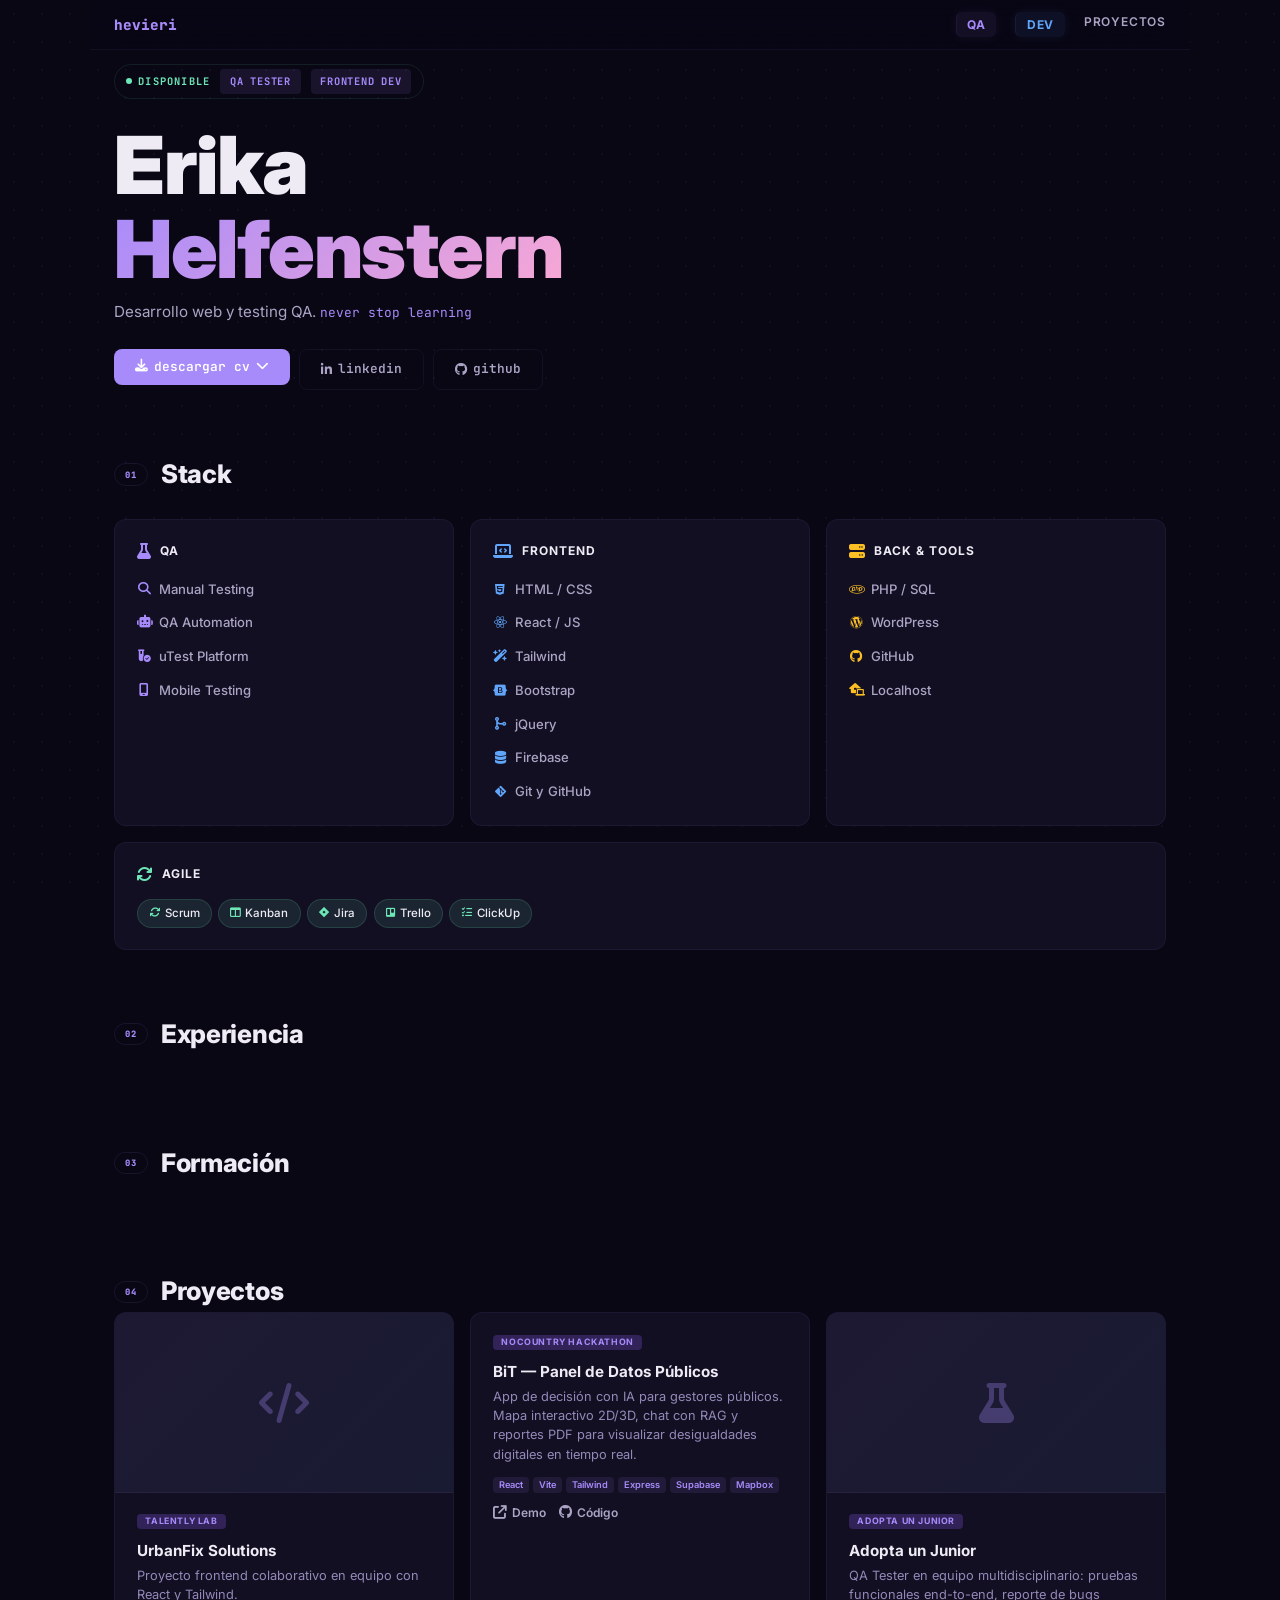
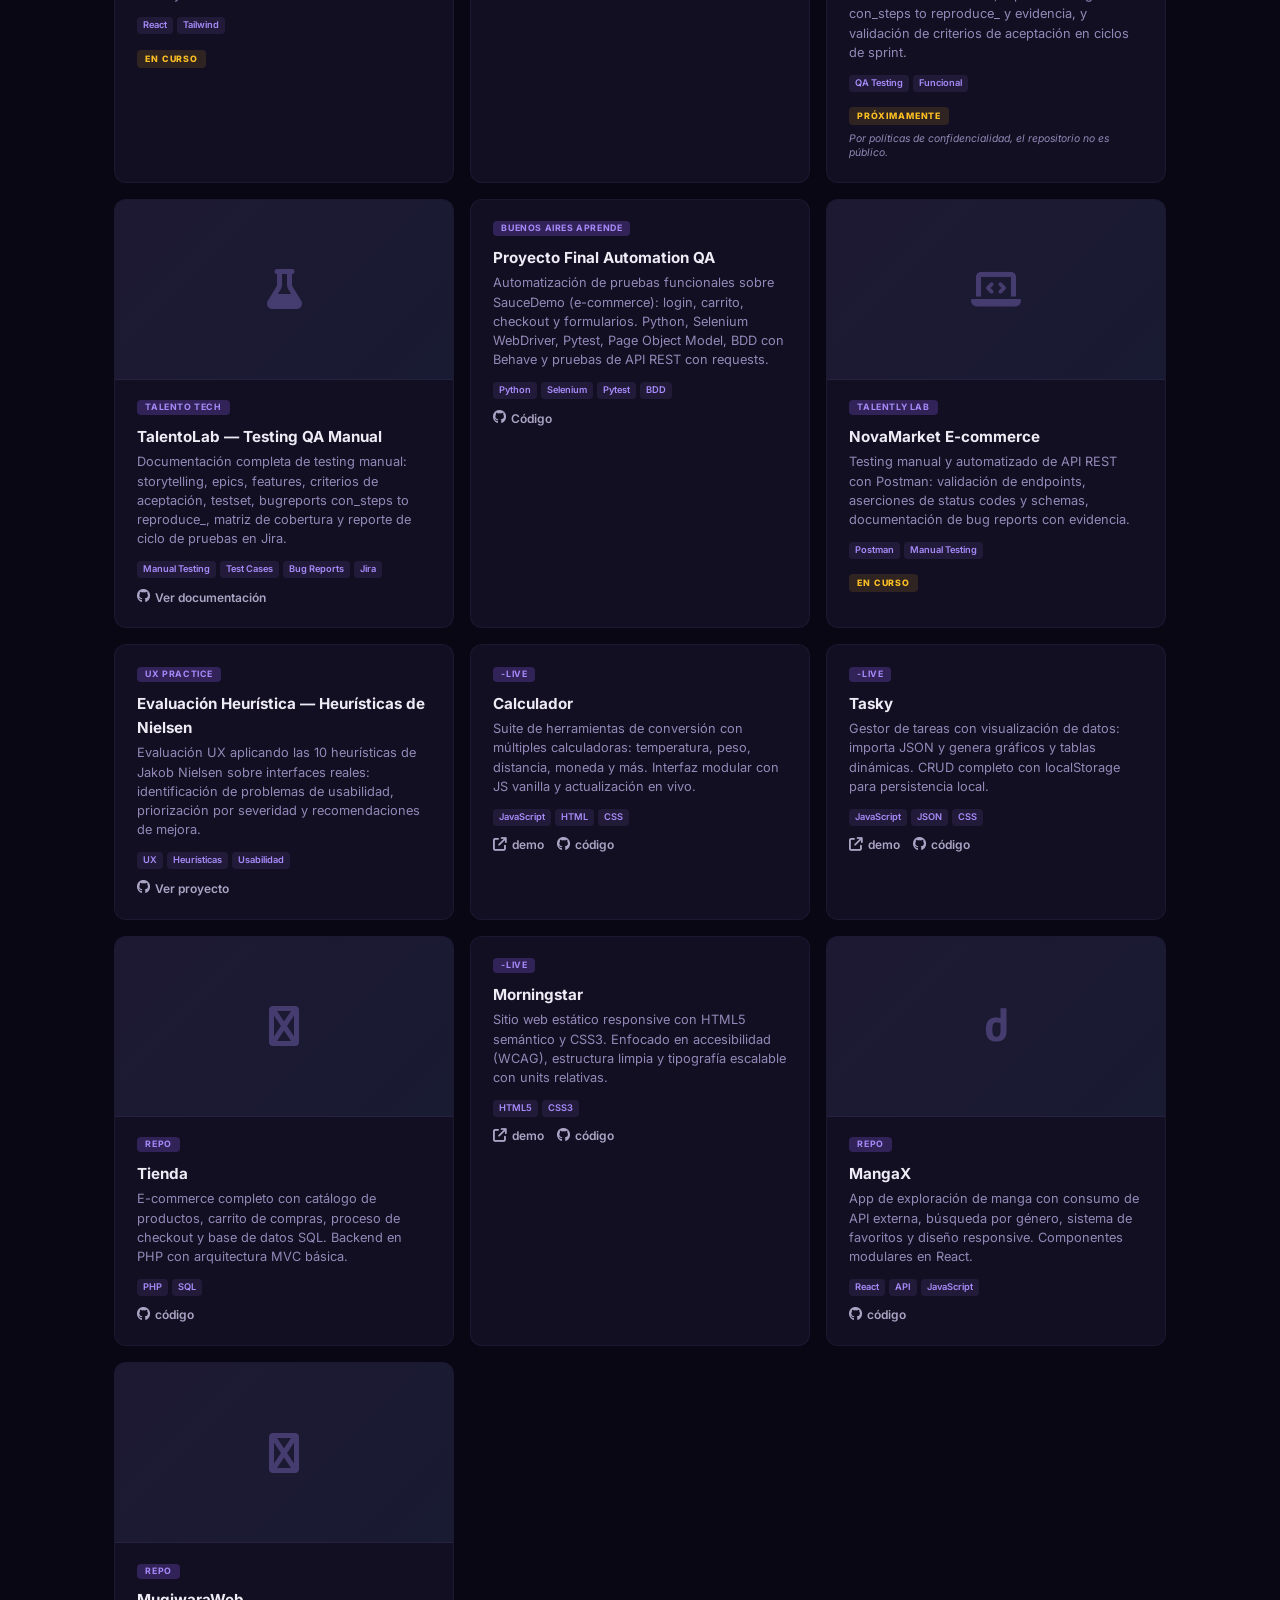
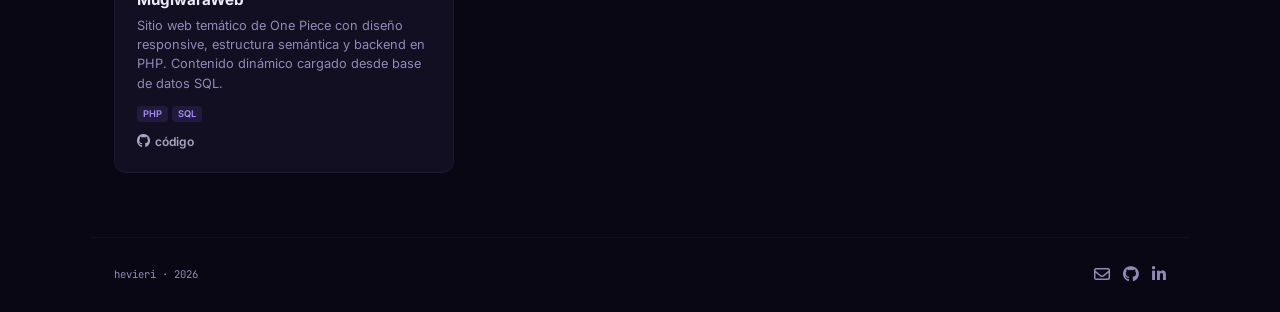
==== index.html @ 14fd1acf "Preview: resolucion 1200px sin crop fijo, mejor object-position" ====
<!doctype html>
<html lang="es">
<head>
  <meta charset="UTF-8" />
  <meta name="viewport" content="width=device-width, initial-scale=1.0" />
  <title>Erika Helfenstern · Dev & QA</title>
  <meta name="description" content="Portfolio de Erika Helfenstern — Desarrollo Web y Testing QA" />
  <link rel="preconnect" href="https://fonts.googleapis.com" />
  <link href="https://fonts.googleapis.com/css2?family=Inter:wght@400;500;600;700;800;900&family=JetBrains+Mono:wght@400;500;700&display=swap" rel="stylesheet" />
  <link rel="stylesheet" href="https://cdnjs.cloudflare.com/ajax/libs/font-awesome/6.5.1/css/all.min.css" />
  <link rel="stylesheet" href="style.css" />
</head>
<body>

  <a href="#main-content" class="skip-link">Saltar al contenido</a>

  <nav class="nav" aria-label="Navegación principal">
    <a href="index.html" class="nav__logo">hevieri</a>
    <button class="nav__hamburger" aria-expanded="false" aria-controls="nav-links" aria-label="Abrir menú de navegación">
      <span></span><span></span><span></span>
    </button>
    <div class="nav__links" id="nav-links" role="menubar">
      <a href="qa.html" class="nav__track nav__track--qa" role="menuitem">qa</a>
      <a href="dev.html" class="nav__track nav__track--dev" role="menuitem">dev</a>
      <a href="#projects" role="menuitem">proyectos</a>
    </div>
  </nav>

  <main id="main-content">
    <section class="hero">
      <div class="hero__badge">
        <span class="status-dot"></span> disponible
        <a href="qa.html" class="tag">QA Tester</a>
        <a href="dev.html" class="tag">Frontend Dev</a>
      </div>
      <h1 class="hero__name">
        Erika<br>
        <span class="gradient-text">Helfenstern</span>
      </h1>
      <p class="hero__desc">Desarrollo web y testing QA. <span class="mono">never stop learning</span></p>
      <div class="hero__actions">
        <div class="cv-group">
          <button class="btn" aria-haspopup="true" aria-expanded="false" aria-controls="cv-dropdown" onclick="toggleCVDropdown(event)">
            <i class="fa-solid fa-download" aria-hidden="true"></i> descargar cv
            <i class="fa-solid fa-chevron-down" id="cv-arrow" aria-hidden="true"></i>
          </button>
          <div class="cv-dropdown" id="cv-dropdown">
            <a href="cv-general-ats.pdf" download><i class="fa-solid fa-file-lines"></i> CV General (ATS)</a>
            <a href="cv-general.pdf" download><i class="fa-regular fa-file-lines"></i> CV General</a>
          </div>
        </div>
        <a href="https://www.linkedin.com/in/hevieri/" target="_blank" class="btn btn--ghost"><i class="fa-brands fa-linkedin-in"></i> linkedin</a>
        <a href="https://github.com/hevieri" target="_blank" class="btn btn--ghost"><i class="fa-brands fa-github"></i> github</a>
      </div>
    </section>

    <section class="section" id="stack" aria-label="Stack tecnológico">
      <div class="section__head">
        <span class="section__num">01</span>
        <h2>Stack</h2>
      </div>
      <div class="stack__grid">
        <div class="card">
          <a href="qa.html" class="card__head card__head--link"><i class="fa-solid fa-flask" style="color:var(--violet)"></i> <span>QA</span></a>
          <div class="stack__list" id="qa-render"></div>
        </div>
        <div class="card">
          <a href="dev.html" class="card__head card__head--link"><i class="fa-solid fa-laptop-code" style="color:var(--blue)"></i> <span>Frontend</span></a>
          <div class="stack__list" id="front-render"></div>
        </div>
        <div class="card">
          <div class="card__head"><i class="fa-solid fa-server" style="color:var(--amber)"></i> <span>Back & Tools</span></div>
          <div class="stack__list" id="back-render"></div>
        </div>
        <div class="card card--full">
          <div class="card__head"><i class="fa-solid fa-arrows-rotate" style="color:var(--green)"></i> <span>Agile</span></div>
          <div class="stack__tags" id="agile-render"></div>
        </div>
      </div>
    </section>

    <section class="section" id="exp" aria-label="Experiencia">
      <details>
        <summary class="section__head">
          <span class="section__num">02</span>
          <h2>Experiencia</h2>
        </summary>
        <div class="timeline">
          <div class="tl__item">
            <div class="tl__dot"></div>
            <div class="card tl__card">
              <div class="tl__top">
                <i class="fa-solid fa-chart-column"></i>
                <div><h3>BiT — Panel de Datos Públicos</h3><span class="tl__role">Full Stack Developer · Hackathon NoCountry Equipo 69</span></div>
              </div>
              <div class="tl__tags"><span>React</span><span>Vite</span><span>Tailwind</span><span>Express</span><span>Supabase</span><span>Mapbox</span><span>IA/RAG</span></div>
              <p>App de decisión con IA para gestores públicos. Mapa interactivo 2D/3D con score de riesgo territorial, chat con RAG y reportes PDF. Monorepo con Turborepo, backend Express, pipeline ETL en Python y Supabase.</p>
            </div>
          </div>
          <div class="tl__item">
            <div class="tl__dot"></div>
            <div class="card tl__card">
              <div class="tl__top">
                <a href="dev.html"><i class="fa-solid fa-laptop-code"></i></a>
                <div><h3>Talently Lab</h3><span class="tl__role">Frontend Developer · React</span></div>
              </div>
              <div class="tl__tags"><span>React</span><span>Tailwind</span><span>Trabajo en Equipo</span></div>
              <p>Desarrollo frontend con React y Tailwind en equipo, con reuniones de coordinación y revisiones de código.</p>
            </div>
          </div>
          <div class="tl__item">
            <div class="tl__dot"></div>
            <div class="card tl__card">
              <div class="tl__top">
                <a href="qa.html"><i class="fa-solid fa-flask"></i></a>
                <div><h3>Talently Lab</h3><span class="tl__role">QA Tester · Manual Testing</span></div>
              </div>
              <div class="tl__tags"><span>Testing Manual</span><span>Postman</span><span>Bug Reports</span></div>
              <p>Pruebas manuales funcionales, reportes de bugs y testing de APIs con Postman en equipo.</p>
            </div>
          </div>
          <div class="tl__item">
            <div class="tl__dot"></div>
            <div class="card tl__card">
              <div class="tl__top">
                <i class="fa-solid fa-users"></i>
                <div><h3>Adopta un Junior</h3><span class="tl__role">QA Tester · Equipo colaborativo</span></div>
              </div>
              <div class="tl__tags"><span>QA Testing</span><span>Pruebas Funcionales</span></div>
              <p>QA Tester en equipos multidisciplinarios con reuniones de coordinación y ciclos de feedback.</p>
            </div>
          </div>
          <div class="tl__item">
            <div class="tl__dot"></div>
            <div class="card tl__card">
              <div class="tl__top">
                <i class="fa-solid fa-bug"></i>
                <div><h3>uTest</h3><span class="tl__role">Web & Mobile Testing</span></div>
              </div>
              <div class="tl__tags"><span>Web Testing</span><span>Mobile Testing</span><span>Bug Reports</span></div>
              <p>Testing funcional en escenarios reales Web y Mobile, con reportes de bugs precisos.</p>
            </div>
          </div>
          <div class="tl__item">
            <div class="tl__dot"></div>
            <div class="card tl__card">
              <div class="tl__top">
                <i class="fa-solid fa-lightbulb"></i>
                <div><h3>Proyectos Autodidactas</h3><span class="tl__role">Frontend · Backend · APIs</span></div>
              </div>
              <div class="tl__tags"><span>Frontend</span><span>Backend</span><span>Testing</span></div>
              <p>Proyectos personales para aprender nuevas tecnologías y afinar habilidades.</p>
            </div>
          </div>
          <div class="tl__item">
            <div class="tl__dot"></div>
            <div class="card tl__card">
              <div class="tl__top">
                <a href="dev.html"><i class="fa-solid fa-laptop-code"></i></a>
                <div><h3>ElRincónDelFriki.net</h3><span class="tl__role">WordPress · Gestión integral</span></div>
              </div>
              <div class="tl__tags"><span>WordPress</span><span>SEO</span><span>Google Ads</span></div>
              <p>Gestión integral del sitio: contenido, SEO, monetización con Google Ads y mantenimiento diario.</p>
            </div>
          </div>
        </div>
      </details>
    </section>

    <section class="section" id="edu" aria-label="Formación">
      <details>
        <summary class="section__head">
          <span class="section__num">03</span>
          <h2>Formación</h2>
        </summary>
        <div class="edu__grid">
          <div>
            <h3 class="edu__head" style="color:var(--violet)"><i class="fa-solid fa-flask"></i> Testing / QA</h3>
            <div id="edu-qa-render"></div>
          </div>
          <div>
            <h3 class="edu__head" style="color:var(--blue)"><i class="fa-solid fa-laptop-code"></i> Desarrollo</h3>
            <div id="edu-front-render"></div>
          </div>
        </div>
      </details>
    </section>

    <section class="section" id="projects" aria-label="Proyectos">
      <details open>
        <summary class="section__head">
          <span class="section__num">04</span>
          <h2>Proyectos</h2>
        </summary>
        <div class="projects__grid">
        <div class="card project-card">
          <div class="project-card__placeholder"><i class="fa-solid fa-code"></i></div>
          <div class="project-card__body">
          <div class="project-card__top">
            <span class="project-card__badge">Talently Lab</span>
          </div>
          <h3>UrbanFix Solutions</h3>
          <p>Proyecto frontend colaborativo en equipo con React y Tailwind.</p>
          <div class="project-card__tech"><span>React</span><span>Tailwind</span></div>
          <span class="project-card__soon">en curso</span>
          </div>
        </div>
        <div class="card project-card">
          <div class="project-card__preview"><img src="https://image.thum.io/get/width/1200/https://s06-26-nc-equipo-69-b2g-frontend.vercel.app/" alt="Preview de BiT" referrerpolicy="no-referrer" onerror="this.parentElement.innerHTML='<div class=\'project-card__placeholder\'><i class=\'fa-solid fa-chart-column\'></i></div>'"/></div>
          <div class="project-card__body">
          <div class="project-card__top">
            <span class="project-card__badge">NoCountry Hackathon</span>
          </div>
          <h3>BiT — Panel de Datos Públicos</h3>
          <p>App de decisión con IA para gestores públicos. Mapa interactivo 2D/3D, chat con RAG y reportes PDF para visualizar desigualdades digitales en tiempo real.</p>
          <div class="project-card__tech"><span>React</span><span>Vite</span><span>Tailwind</span><span>Express</span><span>Supabase</span><span>Mapbox</span></div>
          <div class="project-card__links">
            <a href="https://s06-26-nc-equipo-69-b2g-frontend.vercel.app/" target="_blank" rel="noopener"><i class="fa-solid fa-arrow-up-right-from-square"></i> Demo</a>
            <a href="https://github.com/hevieri/s06-26-nc-equipo-69-b2g" target="_blank" rel="noopener"><i class="fa-brands fa-github"></i> Código</a>
          </div>
          </div>
        </div>
        <div class="card project-card">
          <div class="project-card__placeholder"><i class="fa-solid fa-flask"></i></div>
          <div class="project-card__body">
          <div class="project-card__top">
            <span class="project-card__badge">Adopta un Junior</span>
          </div>
          <h3>Adopta un Junior</h3>
          <p>QA Tester en equipo multidisciplinario: pruebas funcionales end-to-end, reporte de bugs con_steps to reproduce_ y evidencia, y validación de criterios de aceptación en ciclos de sprint.</p>
          <div class="project-card__tech"><span>QA Testing</span><span>Funcional</span></div>
          <span class="project-card__soon">próximamente</span>
          <div class="project-card__confid">Por políticas de confidencialidad, el repositorio no es público.</div>
          </div>
        </div>
        <div class="card project-card">
          <div class="project-card__placeholder"><i class="fa-solid fa-flask"></i></div>
          <div class="project-card__body">
          <div class="project-card__top">
            <span class="project-card__badge">Talento Tech</span>
          </div>
          <h3>TalentoLab — Testing QA Manual</h3>
          <p>Documentación completa de testing manual: storytelling, epics, features, criterios de aceptación, testset, bugreports con_steps to reproduce_, matriz de cobertura y reporte de ciclo de pruebas en Jira.</p>
          <div class="project-card__tech"><span>Manual Testing</span><span>Test Cases</span><span>Bug Reports</span><span>Jira</span></div>
          <div class="project-card__links">
            <a href="https://github.com/hevieri/TestingPortfolio/blob/main/Test%20Cases/Test%20Cases%20-%20TalentoLab.md" target="_blank" rel="noopener"><i class="fa-brands fa-github"></i> Ver documentación</a>
          </div>
          </div>
        </div>
        <div class="card project-card">
          <div class="project-card__preview"><img src="https://image.thum.io/get/width/1200/https://github.com/hevieri/proyecto-final-automation-testing-erika-helfenstern" alt="Preview de Automation QA" referrerpolicy="no-referrer" onerror="this.parentElement.innerHTML='<div class=\'project-card__placeholder\'><i class=\'fa-solid fa-flask\'></i></div>'"/></div>
          <div class="project-card__body">
          <div class="project-card__top">
            <span class="project-card__badge">Buenos Aires Aprende</span>
          </div>
          <h3>Proyecto Final Automation QA</h3>
          <p>Automatización de pruebas funcionales sobre SauceDemo (e-commerce): login, carrito, checkout y formularios. Python, Selenium WebDriver, Pytest, Page Object Model, BDD con Behave y pruebas de API REST con requests.</p>
          <div class="project-card__tech"><span>Python</span><span>Selenium</span><span>Pytest</span><span>BDD</span></div>
          <div class="project-card__links">
            <a href="https://github.com/hevieri/proyecto-final-automation-testing-erika-helfenstern" target="_blank" rel="noopener"><i class="fa-brands fa-github"></i> Código</a>
          </div>
          </div>
        </div>
        <div class="card project-card">
          <div class="project-card__placeholder"><i class="fa-solid fa-laptop-code"></i></div>
          <div class="project-card__body">
          <div class="project-card__top">
            <span class="project-card__badge">Talently Lab</span>
          </div>
          <h3>NovaMarket E-commerce</h3>
          <p>Testing manual y automatizado de API REST con Postman: validación de endpoints, aserciones de status codes y schemas, documentación de bug reports con evidencia.</p>
          <div class="project-card__tech"><span>Postman</span><span>Manual Testing</span></div>
          <span class="project-card__soon">en curso</span>
          </div>
        </div>
        <div class="card project-card">
          <div class="project-card__preview"><img src="https://image.thum.io/get/width/1200/https://github.com/hevieri/TestingPortfolio/tree/main/Usability%20Testing" alt="Preview de Evaluación Heurística" referrerpolicy="no-referrer" onerror="this.parentElement.innerHTML='<div class=\'project-card__placeholder\'><i class=\'fa-solid fa-wand-magic-sparkles\'></i></div>'"/></div>
          <div class="project-card__body">
          <div class="project-card__top">
            <span class="project-card__badge">UX Practice</span>
          </div>
          <h3>Evaluación Heurística — Heurísticas de Nielsen</h3>
          <p>Evaluación UX aplicando las 10 heurísticas de Jakob Nielsen sobre interfaces reales: identificación de problemas de usabilidad, priorización por severidad y recomendaciones de mejora.</p>
          <div class="project-card__tech"><span>UX</span><span>Heurísticas</span><span>Usabilidad</span></div>
          <div class="project-card__links">
            <a href="https://github.com/hevieri/TestingPortfolio/tree/main/Usability%20Testing" target="_blank" rel="noopener"><i class="fa-brands fa-github"></i> Ver proyecto</a>
          </div>
          </div>
        </div>
        <div class="card project-card" data-content="2"></div>
        <div class="card project-card" data-content="3"></div>
        <div class="card project-card" data-content="4"></div>
        <div class="card project-card" data-content="5"></div>
        <div class="card project-card" data-content="6"></div>
        <div class="card project-card" data-content="7"></div>
      </div>
      </details>
    </section>
  </main>

  <footer class="footer" role="contentinfo">
    <span class="mono">hevieri · 2026</span>
    <div class="footer__links">
      <a href="mailto:hevieri.dev@gmail.com" aria-label="Enviar email"><i class="fa-regular fa-envelope" aria-hidden="true"></i></a>
      <a href="https://github.com/hevieri" target="_blank" rel="noopener" aria-label="GitHub"><i class="fa-brands fa-github" aria-hidden="true"></i></a>
      <a href="https://www.linkedin.com/in/hevieri/" target="_blank" rel="noopener" aria-label="LinkedIn"><i class="fa-brands fa-linkedin-in" aria-hidden="true"></i></a>
    </div>
  </footer>

  <script src="script.js"></script>
</body>
</html>
---- style.css ----
:root {
  --bg: #090714;
  --card: #120f22;
  --card-hover: #1a1630;
  --border: rgba(167, 139, 250, 0.07);
  --border-hover: rgba(167, 139, 250, 0.18);
  --text: #eeebf5;
  --text-second: #aba4c5;
  --muted: #9389b8;
  --violet: #a78bfa;
  --violet-soft: rgba(167, 139, 250, 0.1);
  --green: #6ee7b7;
  --green-soft: rgba(110, 231, 183, 0.1);
  --blue: #60a5fa;
  --blue-soft: rgba(96, 165, 250, 0.1);
  --amber: #fbbf24;
  --pink: #f9a8d4;
}

* { margin:0; padding:0; box-sizing:border-box }

html { scroll-behavior:smooth }

body {
  background: var(--bg);
  color: var(--text);
  font-family: "Inter", system-ui, sans-serif;
  line-height: 1.6;
  overflow-x: hidden;
}

::selection { background:var(--violet-soft) }
::-webkit-scrollbar { width:4px }
::-webkit-scrollbar-thumb { background:var(--violet); border-radius:2px }

.mono { font-family:"JetBrains Mono","Fira Code",monospace; font-size:.85em }

/* ── grid background ── */
body::before {
  content:"";
  position:fixed;
  inset:0;
  background-image:radial-gradient(rgba(167,139,250,.06) 1px,transparent 0);
  background-size:28px 28px;
  pointer-events:none;
  z-index:-1
}

/* ── NAV ── */
.nav {
  position:fixed;
  top:0; left:0; right:0;
  z-index:100;
  display:flex;
  align-items:center;
  justify-content:space-between;
  padding:0 1.5rem;
  height:50px;
  max-width:1100px;
  margin:0 auto;
  background:rgba(9,7,20,.85);
  backdrop-filter:blur(12px);
  border-bottom:1px solid var(--border);
  left:50%;
  transform:translateX(-50%);
  width:100%;
}

.nav__logo { font-weight:800; font-size:.9rem; color:var(--violet); font-family:"JetBrains Mono",monospace; text-decoration:none; cursor:pointer }

.nav__links { display:flex; gap:1.2rem }

.nav__links a {
  color:var(--text-second);
  text-decoration:none;
  font-size:.75rem;
  font-weight:600;
  text-transform:uppercase;
  letter-spacing:.8px;
  transition:color .2s
}

.nav__links a:hover { color:var(--violet) }

.nav__track {
  position:relative;
  padding:.2rem .65rem !important;
  border-radius:6px;
  font-weight:700 !important;
  transition:all .25s !important
}

.nav__track::before {
  content:"";
  position:absolute;
  inset:0;
  border-radius:6px;
  opacity:0;
  transition:opacity .25s
}

.nav__track--qa {
  color:var(--violet) !important;
  background:rgba(167,139,250,.08);
  box-shadow:0 0 12px rgba(167,139,250,.08)
}

.nav__track--qa:hover {
  background:rgba(167,139,250,.18);
  box-shadow:0 0 20px rgba(167,139,250,.2);
  transform:translateY(-1px)
}

.nav__track--dev {
  color:var(--blue) !important;
  background:rgba(96,165,250,.08);
  box-shadow:0 0 12px rgba(96,165,250,.08)
}

.nav__track--dev:hover {
  background:rgba(96,165,250,.18);
  box-shadow:0 0 20px rgba(96,165,250,.2);
  transform:translateY(-1px)
}

/* ── MAIN ── */
main { max-width:1100px; margin:0 auto; padding:0 1.5rem }

/* ── SECTION ── */
.section {
  margin-bottom:4rem;
  scroll-margin-top:60px
}

.section__head {
  display:flex;
  align-items:center;
  gap:.8rem;
  margin-bottom:1.5rem
}

.section__num {
  font-size:.55rem;
  font-weight:800;
  color:var(--violet);
  letter-spacing:1.5px;
  padding:.2rem .6rem;
  border:1px solid var(--violet-soft);
  border-radius:20px;
  font-family:"JetBrains Mono",monospace
}

.section__head h2 {
  font-size:clamp(1.2rem,2.5vw,1.6rem);
  font-weight:800;
  letter-spacing:-.3px
}

/* ── COLLAPSIBLE SECTIONS ── */
details > summary {
  list-style:none;
  cursor:pointer;
  transition:color .15s
}
details > summary:hover { color:var(--violet) }
details > summary::-webkit-details-marker { display:none }
details > summary::marker { display:none; content:'' }
details[open] > summary { margin-bottom:0 }
details:not([open]) .tl__item:nth-last-child(n+3) { display:none }

/* ── TRACK BUTTONS ── */
.hero__tracks {
  display:flex;
  gap:.6rem;
  margin-top:1.2rem;
  padding-top:1rem;
  border-top:1px solid var(--border)
}

.track-btn {
  display:inline-flex;
  align-items:center;
  gap:6px;
  padding:.5rem 1rem;
  border:1px solid var(--violet-soft);
  border-radius:8px;
  font-size:.72rem;
  font-weight:700;
  text-transform:uppercase;
  letter-spacing:.6px;
  color:var(--violet);
  text-decoration:none;
  transition:all .25s;
  font-family:"JetBrains Mono",monospace
}

.track-btn:hover { background:var(--violet-soft) }

.track-btn--dev {
  border-color:var(--blue-soft);
  color:var(--blue)
}

.track-btn--dev:hover { background:var(--blue-soft) }
.track-btn + .stack__list { margin-top:.8rem }

.nav__track {
  color:var(--violet) !important;
  border-left:1px solid var(--border);
  padding-left:.8rem
}

.nav__track--dev { color:var(--blue) !important }

/* ── SEPARATE TRACK PAGES ── */
.track-page {
  margin-top:3.5rem;
  margin-bottom:2.5rem
}

.track-page .hero {
  margin-top:2rem;
  margin-bottom:2.5rem
}

.track-page__head {
  display:flex;
  align-items:center;
  gap:.6rem;
  font-size:.9rem;
  font-weight:700;
  text-transform:uppercase;
  letter-spacing:1px;
  margin-bottom:2rem;
  font-family:"JetBrains Mono",monospace
}

.track-page__head i { font-size:1rem }

.track-page .stack__grid { margin-bottom:2.5rem }

.track-page .timeline { margin-bottom:2.5rem }

.track__edu { display:grid; gap:.5rem }
.track__edu .edu__item { margin-bottom:0 }

/* ── CARD ── */
.card {
  background:var(--card);
  border:1px solid var(--border);
  border-radius:12px;
  padding:1.3rem 1.4rem;
  transition:all .25s
}

.card:hover {
  border-color:var(--border-hover);
  background:var(--card-hover)
}

.card__head {
  display:flex;
  align-items:center;
  gap:8px;
  font-size:.75rem;
  font-weight:700;
  text-transform:uppercase;
  letter-spacing:1px;
  margin-bottom:1rem
}

.card__head i { font-size:1rem }

.card__head--link {
  text-decoration:none;
  color:inherit;
  cursor:pointer;
  transition:color .15s
}
.card__head--link:hover { color:var(--violet) }

.card--full { grid-column:1/-1 }

/* ── HERO ── */
.hero {
  margin-top:4rem;
  margin-bottom:4rem;
  max-width:700px
}

.hero__badge {
  display:inline-flex;
  align-items:center;
  gap:6px;
  font-size:.65rem;
  font-weight:700;
  text-transform:uppercase;
  letter-spacing:1.2px;
  color:var(--green);
  padding:.25rem .7rem;
  border:1px solid var(--green-soft);
  border-radius:30px;
  margin-bottom:1.5rem;
  font-family:"JetBrains Mono",monospace
}
.hero__badge .tag { margin-left:4px; text-decoration:none; transition:background .15s, color .15s }
.hero__badge .tag:hover { background:var(--violet); color:#fff }

.status-dot {
  width:6px;
  height:6px;
  border-radius:50%;
  background:var(--green);
  animation:pulse 2s ease-in-out infinite
}

@keyframes pulse {
  0%,100% { opacity:1 }
  50% { opacity:.3 }
}

.hero__name {
  font-size:clamp(2.8rem,8vw,5rem);
  font-weight:900;
  line-height:1.05;
  letter-spacing:-1.5px;
  margin-bottom:.6rem
}

.gradient-text {
  background:linear-gradient(135deg,var(--violet),var(--pink));
  -webkit-background-clip:text;
  -webkit-text-fill-color:transparent;
  background-clip:text
}

.hero__tags {
  display:flex;
  gap:.5rem;
  margin-bottom:.8rem
}

.tag {
  font-size:.65rem;
  font-weight:700;
  text-transform:uppercase;
  letter-spacing:.8px;
  padding:.25rem .6rem;
  border-radius:4px;
  background:var(--violet-soft);
  color:var(--violet);
  font-family:"JetBrains Mono",monospace
}

.hero__desc {
  color:var(--text-second);
  font-size:.95rem;
  margin-bottom:1.5rem
}

.hero__desc .mono { color:var(--violet) }

.hero__actions {
  display:flex;
  flex-wrap:wrap;
  gap:.6rem
}

/* ── BUTTON ── */
.btn {
  display:inline-flex;
  align-items:center;
  gap:6px;
  padding:.6rem 1.3rem;
  border:none;
  border-radius:8px;
  font-weight:600;
  font-size:.8rem;
  font-family:"JetBrains Mono",monospace;
  text-decoration:none;
  background:var(--violet);
  color:#fff;
  transition:all .2s
}

.btn:hover { transform:translateY(-2px); box-shadow:0 6px 20px rgba(167,139,250,.3) }

.btn--ghost {
  background:transparent;
  color:var(--text-second);
  border:1px solid var(--border)
}

.btn--ghost:hover {
  border-color:var(--violet);
  color:var(--violet);
  box-shadow:none
}

.cv-group { position:relative; display:inline-block }

.cv-dropdown {
  position:absolute;
  top:calc(100% + 4px);
  left:0;
  min-width:210px;
  background:var(--card);
  border:1px solid var(--border);
  border-radius:8px;
  padding:4px;
  opacity:0;
  visibility:hidden;
  transform:translateY(-3px);
  transition:all .15s;
  z-index:200
}

.cv-dropdown.open { opacity:1; visibility:visible; transform:translateY(0) }

.cv-dropdown a {
  display:flex;
  align-items:center;
  gap:8px;
  padding:8px 10px;
  color:var(--text);
  text-decoration:none;
  border-radius:6px;
  font-size:.78rem;
  transition:background .15s
}

.cv-dropdown a:hover { background:var(--violet-soft) }

.cv-dropdown a i { width:16px; text-align:center; color:var(--violet); font-size:.75rem }

/* ── STACK ── */
.stack__grid {
  display:grid;
  grid-template-columns:repeat(3,1fr);
  gap:1rem
}

.stack__list { display:grid; gap:.5rem }

.stack-item {
  display:flex;
  align-items:center;
  gap:8px;
  color:var(--text-second);
  font-size:.82rem;
  font-weight:500;
  padding:.15rem 0;
  transition:color .15s
}

.stack-item:hover { color:var(--text) }

.stack-item i { width:14px; text-align:center; font-size:.8rem }

.stack__grid .card:nth-child(1) .stack-item i { color:var(--violet) }
.stack__grid .card:nth-child(2) .stack-item i { color:var(--blue) }
.stack__grid .card:nth-child(3) .stack-item i { color:var(--amber) }

.stack__tags { display:flex; flex-wrap:wrap; gap:.4rem }

.pill {
  display:inline-flex;
  align-items:center;
  gap:5px;
  background:var(--green-soft);
  border:1px solid rgba(110,231,183,.15);
  color:var(--text);
  padding:.25rem .7rem;
  border-radius:20px;
  font-size:.72rem;
  font-weight:500;
  transition:all .15s
}

.pill:hover {
  background:rgba(110,231,183,.2);
  border-color:rgba(110,231,183,.3);
  transform:translateY(-1px)
}

.pill i { color:var(--green); font-size:.65rem }

/* ── TIMELINE ── */
.timeline {
  position:relative;
  display:grid;
  gap:1.2rem
}

.timeline::before {
  content:"";
  position:absolute;
  left:13px;
  top:0;
  bottom:0;
  width:2px;
  background:linear-gradient(to bottom,var(--violet),var(--blue),transparent)
}

.tl__item { position:relative; padding-left:3.2rem }

.tl__dot {
  position:absolute;
  left:5px;
  top:22px;
  width:18px;
  height:18px;
  background:var(--bg);
  border:3px solid var(--violet);
  border-radius:50%;
  transition:all .3s
}

.tl__item:hover .tl__dot { background:var(--violet); box-shadow:0 0 16px var(--violet-soft) }

.tl__card { padding:1.2rem 1.3rem; transition:all .25s }
.tl__card:hover { transform:translateX(4px) }

.tl__top { display:flex; align-items:center; gap:10px; margin-bottom:.5rem }

.tl__top i {
  font-size:1rem;
  color:var(--violet);
  width:28px;height:28px;
  display:flex;align-items:center;justify-content:center;
  background:var(--violet-soft);
  border-radius:6px;
  flex-shrink:0;
  transition:background .15s
}
.tl__top a {
  text-decoration:none;
  display:flex;align-items:center;justify-content:center;
  width:28px;height:28px;
  background:var(--violet-soft);
  border-radius:6px;
  flex-shrink:0;
  transition:background .15s
}
.tl__top a i { font-size:1rem; color:var(--violet); width:auto;height:auto; background:none }
.tl__top a:hover { background:var(--violet) }
.tl__top a:hover i { color:#fff }

.tl__top h3 { font-size:.95rem; font-weight:700 }
.tl__role { font-size:.68rem; color:var(--muted); display:block; margin-top:1px }

.tl__tags { display:flex; flex-wrap:wrap; gap:3px; margin-bottom:.5rem }

.tl__tags span {
  background:var(--violet-soft);
  color:var(--violet);
  padding:1px 7px;
  border-radius:5px;
  font-size:.62rem;
  font-weight:600
}

.tl__card p { color:var(--text-second); font-size:.82rem; line-height:1.6 }

/* ── EDUCATION ── */
.edu__grid { display:grid; grid-template-columns:1fr 1fr; gap:1.5rem }

.edu__head {
  font-size:.75rem;
  font-weight:800;
  text-transform:uppercase;
  letter-spacing:1px;
  padding-bottom:.6rem;
  border-bottom:2px solid var(--violet-soft);
  display:flex;
  align-items:center;
  gap:8px;
  margin-bottom:1rem
}

.edu__item {
  padding:.8rem .9rem;
  margin-bottom:.6rem;
  border-radius:8px;
  background:var(--card);
  border:1px solid var(--border);
  border-left:3px solid var(--violet);
  transition:all .2s
}

.edu__item:hover { border-color:var(--border-hover); background:var(--card-hover) }

.edu__item:nth-child(even) { border-left-color:var(--blue) }

.edu__tag {
  display:inline-block;
  font-size:.48rem;
  font-weight:800;
  text-transform:uppercase;
  padding:1px 5px;
  border-radius:3px;
  margin-bottom:3px;
  background:var(--violet-soft);
  color:var(--violet)
}

.edu__item:nth-child(even) .edu__tag { background:var(--blue-soft); color:var(--blue) }

.edu__name { font-size:.82rem; font-weight:700; margin-bottom:1px }
.edu__desc { color:var(--muted); font-size:.72rem }

/* ── PROJECTS ── */
.projects__grid { display:grid; grid-template-columns:repeat(auto-fill, minmax(300px,1fr)); gap:1rem }

.project-card { position:relative; overflow:hidden; padding:0 }
.project-card::after {
  content:"";
  position:absolute;
  top:0;left:0;right:0;
  height:2px;
  background:linear-gradient(90deg,var(--violet),var(--pink));
  opacity:0;
  transition:opacity .3s;
  z-index:1
}
.project-card:hover::after { opacity:1 }

.project-card__preview {
  width:100%;
  height:0;
  overflow:hidden;
  background:var(--card);
  border-bottom:1px solid transparent;
  transition:height .3s ease, border-color .3s
}
.project-card:hover .project-card__preview {
  height:180px;
  border-bottom-color:var(--border)
}
.project-card:hover .project-card__placeholder { display:none }
.project-card__preview img {
  width:100%;
  height:180px;
  object-fit:cover;
  object-position:top center;
  transition:transform .4s ease
}
.project-card:hover .project-card__preview img { transform:scale(1.03) }

.project-card__placeholder {
  width:100%;
  height:180px;
  display:flex;
  align-items:center;
  justify-content:center;
  background:linear-gradient(135deg,rgba(167,139,250,.08),rgba(96,165,250,.08));
  border-bottom:1px solid var(--border)
}
.project-card__placeholder i {
  font-size:2.5rem;
  color:var(--violet);
  opacity:.3
}

.project-card__body { padding:1.3rem 1.4rem }

.project-card__icon { font-size:1.3rem; color:var(--violet); margin-bottom:.6rem }
.project-card__top { display:flex; align-items:center; gap:.5rem; margin-bottom:.6rem }
.project-card__top .project-card__icon { margin-bottom:0 }
.project-card__badge {
  font-size:.55rem;
  font-weight:700;
  text-transform:uppercase;
  letter-spacing:.6px;
  padding:3px 8px;
  border-radius:4px;
  background:rgba(139,92,246,.25);
  color:var(--violet);
  line-height:1
}
.project-card h3 { font-size:.95rem; font-weight:700; margin-bottom:.2rem }
.project-card p { color:var(--muted); font-size:.8rem; margin-bottom:.8rem; line-height:1.5 }

.project-card__links { display:flex; gap:.8rem }

.project-card__tech {
  display:flex;
  flex-wrap:wrap;
  gap:4px;
  margin-bottom:.6rem
}

.project-card__tech span {
  font-size:.58rem;
  font-weight:600;
  padding:1px 6px;
  border-radius:4px;
  background:var(--violet-soft);
  color:var(--violet)
}

.project-card__links a {
  display:inline-flex;
  align-items:center;
  gap:5px;
  color:var(--text-second);
  text-decoration:none;
  font-size:.75rem;
  font-weight:600;
  transition:color .15s
}

.project-card__links a:hover { color:var(--violet) }
.project-card__links a i { font-size:.85rem }

.project-card__soon {
  display:inline-block;
  font-size:.55rem;
  font-weight:800;
  text-transform:uppercase;
  letter-spacing:.8px;
  padding:2px 8px;
  border-radius:4px;
  background:rgba(251,191,36,.12);
  color:var(--amber);
  margin-bottom:.4rem
}

.project-card__confid {
  font-size:.65rem;
  color:var(--muted);
  font-style:italic;
  line-height:1.4
}

/* ── FOOTER ── */
.footer {
  max-width:1100px;
  margin:0 auto;
  padding:1.5rem;
  display:flex;
  align-items:center;
  justify-content:space-between;
  border-top:1px solid var(--border);
  color:var(--muted);
  font-size:.78rem
}

.footer__links { display:flex; gap:.8rem }

.footer__links a { color:var(--muted); font-size:1rem; transition:color .15s }
.footer__links a:hover { color:var(--violet) }

/* ── SKIP LINK ── */
.skip-link {
  position:absolute;
  top:-100%;
  left:1rem;
  background:var(--violet);
  color:#fff;
  padding:.5rem 1rem;
  border-radius:6px;
  font-size:.8rem;
  font-weight:700;
  z-index:999;
  text-decoration:none;
  transition:top .2s
}
.skip-link:focus { top:.5rem }

/* ── FOCUS STYLES ── */
:focus-visible {
  outline:2px solid var(--violet);
  outline-offset:2px;
}

a:focus-visible,
button:focus-visible {
  outline:2px solid var(--violet);
  outline-offset:2px;
}

/* ── HAMBURGER ── */
.nav__hamburger {
  display:none;
  background:none;
  border:none;
  cursor:pointer;
  padding:.4rem;
  z-index:110
}
.nav__hamburger span {
  display:block;
  width:20px;
  height:2px;
  background:var(--text-second);
  margin:4px 0;
  transition:all .25s;
  border-radius:1px
}
.nav__hamburger[aria-expanded="true"] span:nth-child(1) { transform:rotate(45deg) translate(4px,4px) }
.nav__hamburger[aria-expanded="true"] span:nth-child(2) { opacity:0 }
.nav__hamburger[aria-expanded="true"] span:nth-child(3) { transform:rotate(-45deg) translate(4px,-4px) }

.nav__links--open {
  display:flex !important;
  position:fixed;
  top:50px;
  left:0;right:0;
  background:rgba(9,7,20,.97);
  backdrop-filter:blur(12px);
  flex-direction:column;
  padding:1rem 1.5rem;
  gap:.8rem;
  border-bottom:1px solid var(--border);
  z-index:99
}

/* ── REDUCED MOTION ── */
@media(prefers-reduced-motion:reduce) {
  *,*::before,*::after {
    animation-duration:0.01ms !important;
    animation-iteration-count:1 !important;
    transition-duration:0.01ms !important;
    scroll-behavior:auto !important;
  }
  .status-dot { animation:none !important }
  .tl__item:hover .tl__dot,
  .pill:hover,
  .btn:hover,
  .card:hover { transform:none !important }
}

/* ── RESPONSIVE ── */
@media(max-width:800px) {
  .stack__grid { grid-template-columns:1fr }
  .edu__grid { grid-template-columns:1fr }
  .footer { flex-direction:column; text-align:center; gap:.5rem }
}

@media(max-width:600px) {
  .nav__hamburger { display:block }
  .nav__links { display:none }
  .nav__links:only-child { display:flex; gap:.8rem; font-size:.78rem }
  .hero__actions { flex-direction:column }
  .hero__actions .btn { width:100%; justify-content:center }
  .tl__card { padding:1rem }
  .section { margin-bottom:3rem }
  .track-page .hero__actions { flex-direction:row }
  .track-page .hero__actions .btn { width:auto }
  .hero__badge { flex-wrap:wrap; justify-content:center }
}
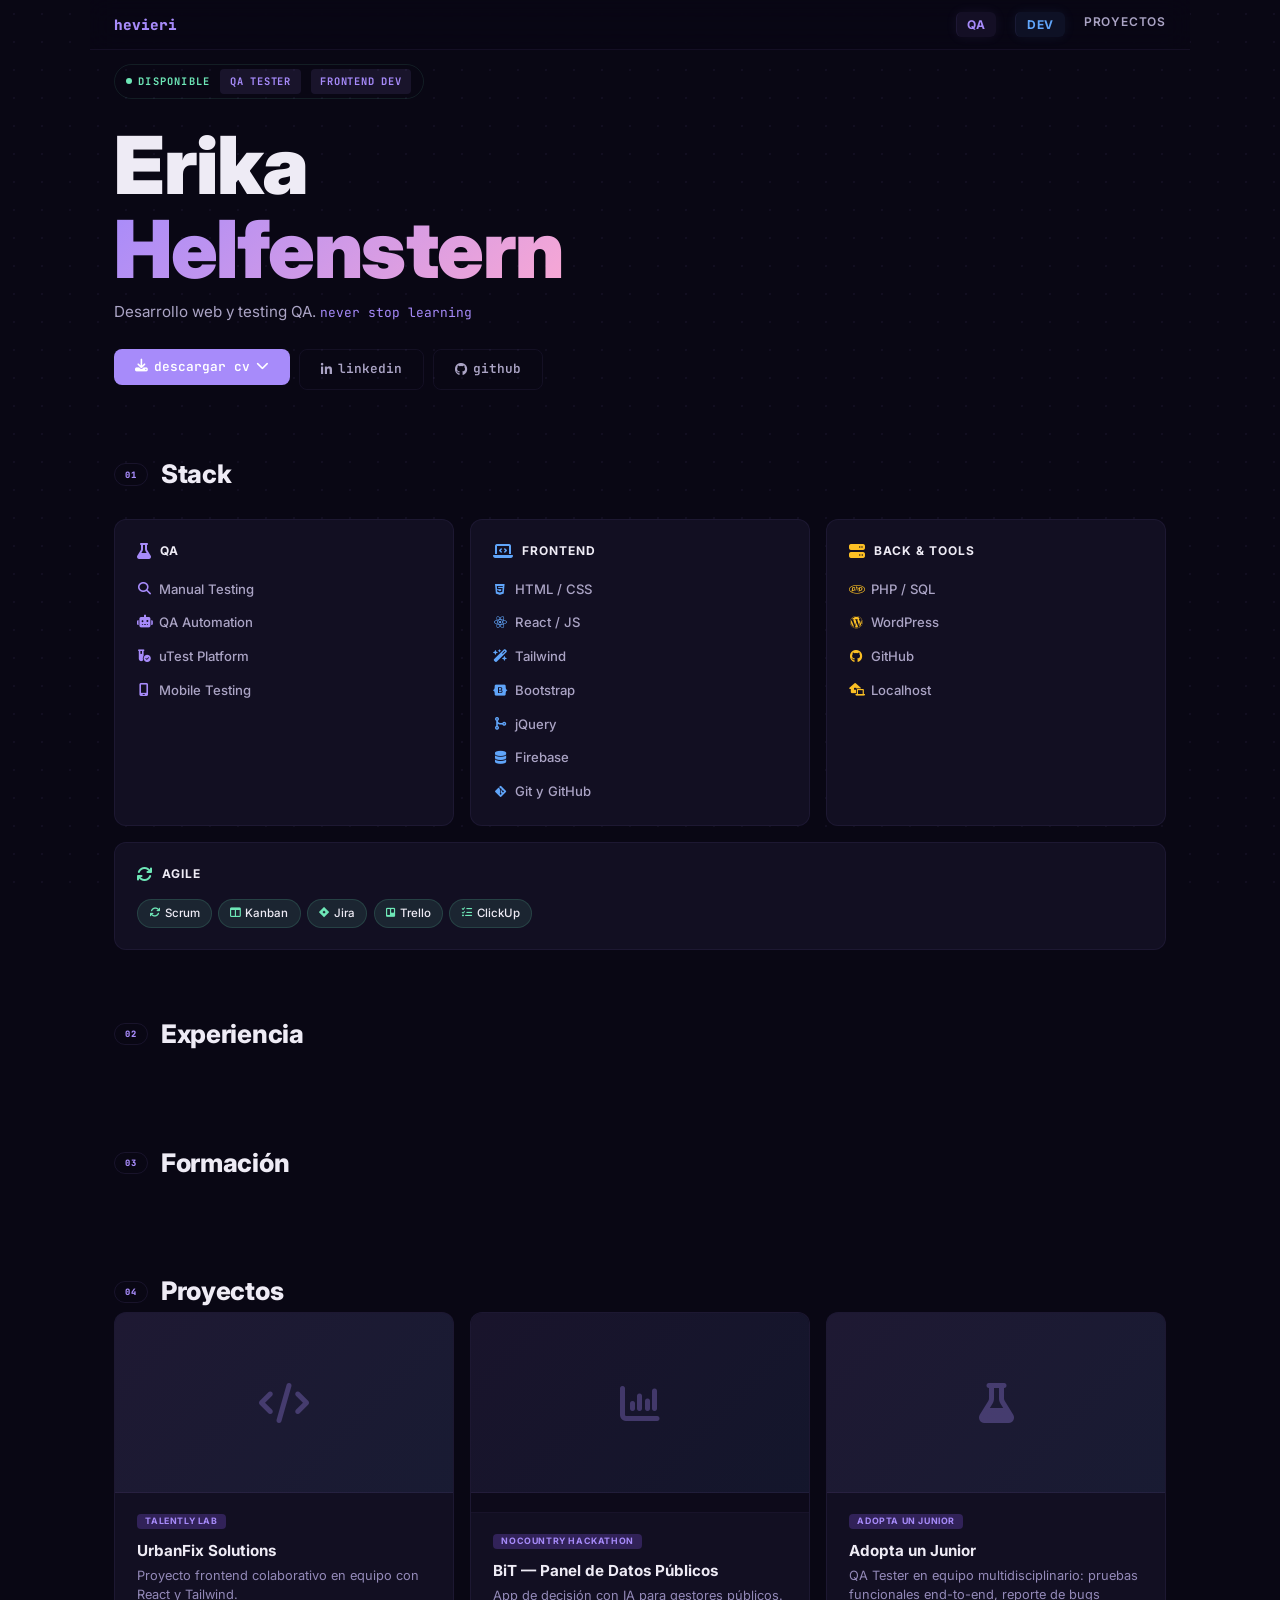
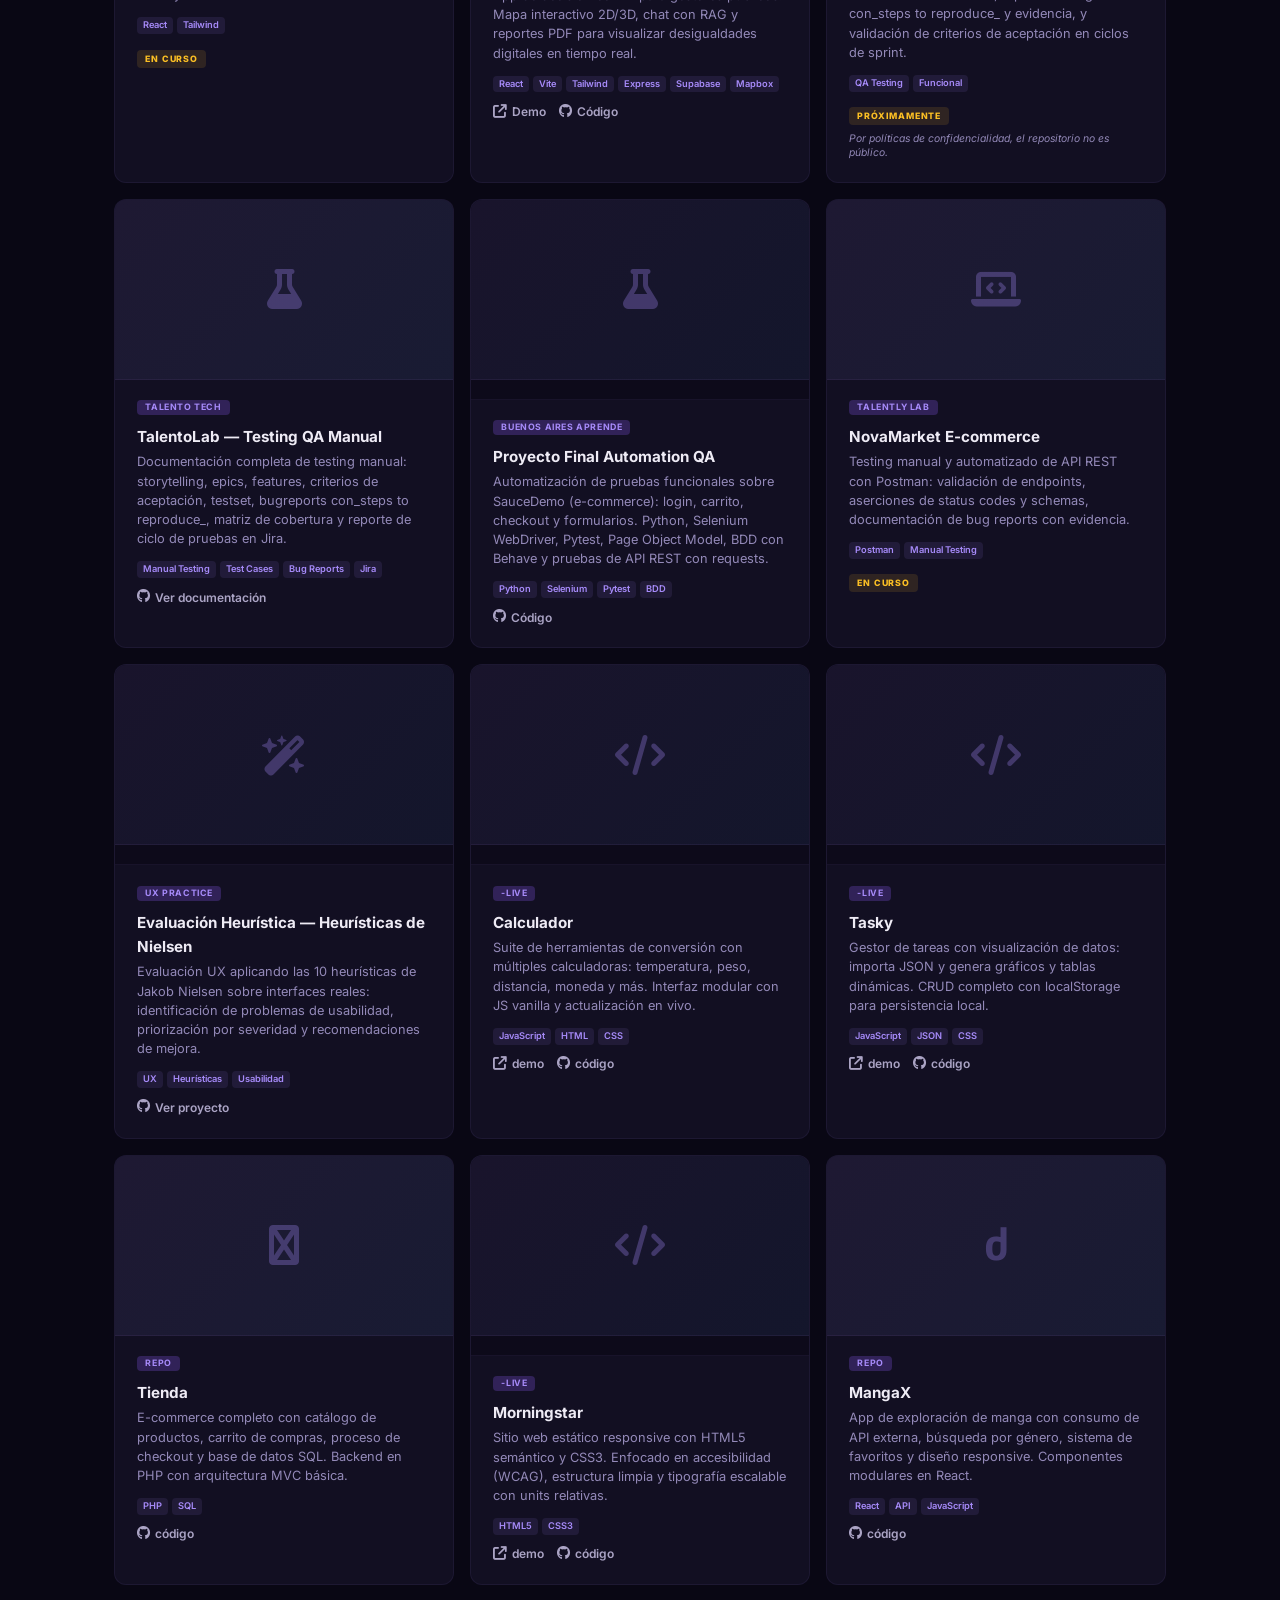
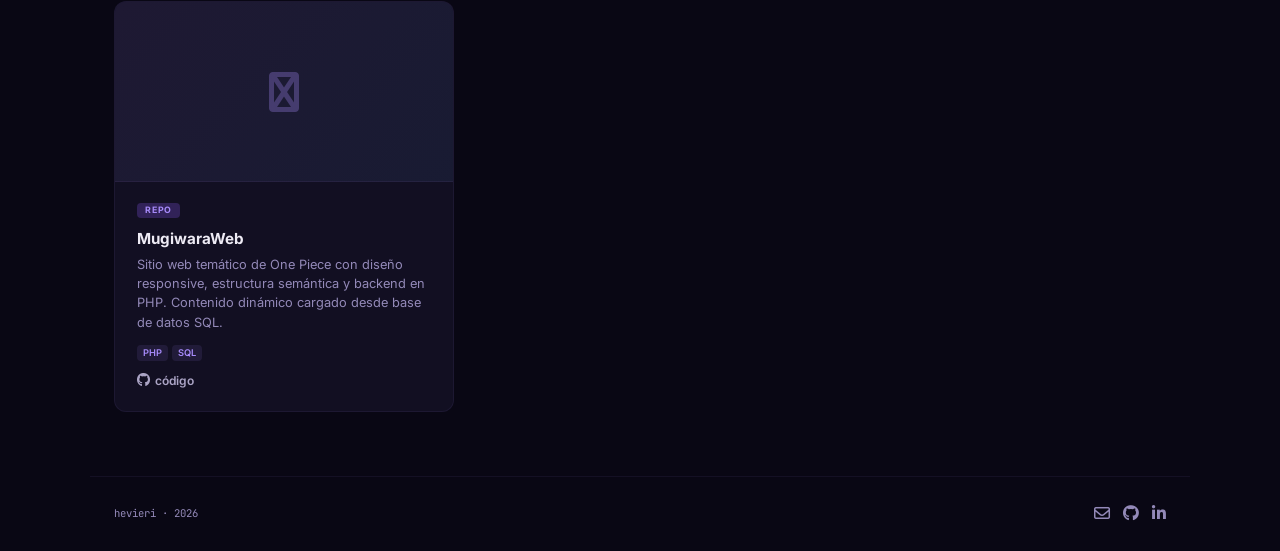
==== commit 5069bd32: "Preview: object-fit contain para no cortar bordes, wait increase para apps pesadas" ====
--- a/index.html
+++ b/index.html
@@ -206,7 +206,7 @@
           </div>
         </div>
         <div class="card project-card">
-          <div class="project-card__preview"><img src="https://image.thum.io/get/width/1200/https://s06-26-nc-equipo-69-b2g-frontend.vercel.app/" alt="Preview de BiT" referrerpolicy="no-referrer" onerror="this.parentElement.innerHTML='<div class=\'project-card__placeholder\'><i class=\'fa-solid fa-chart-column\'></i></div>'"/></div>
+          <div class="project-card__preview"><img src="https://image.thum.io/get/width/1200/wait/10/https://s06-26-nc-equipo-69-b2g-frontend.vercel.app/" alt="Preview de BiT" referrerpolicy="no-referrer" onerror="this.parentElement.innerHTML='<div class=\'project-card__placeholder\'><i class=\'fa-solid fa-chart-column\'></i></div>'"/></div>
           <div class="project-card__body">
           <div class="project-card__top">
             <span class="project-card__badge">NoCountry Hackathon</span>
@@ -248,7 +248,7 @@
           </div>
         </div>
         <div class="card project-card">
-          <div class="project-card__preview"><img src="https://image.thum.io/get/width/1200/https://github.com/hevieri/proyecto-final-automation-testing-erika-helfenstern" alt="Preview de Automation QA" referrerpolicy="no-referrer" onerror="this.parentElement.innerHTML='<div class=\'project-card__placeholder\'><i class=\'fa-solid fa-flask\'></i></div>'"/></div>
+          <div class="project-card__preview"><img src="https://image.thum.io/get/width/1200/wait/8/https://github.com/hevieri/proyecto-final-automation-testing-erika-helfenstern" alt="Preview de Automation QA" referrerpolicy="no-referrer" onerror="this.parentElement.innerHTML='<div class=\'project-card__placeholder\'><i class=\'fa-solid fa-flask\'></i></div>'"/></div>
           <div class="project-card__body">
           <div class="project-card__top">
             <span class="project-card__badge">Buenos Aires Aprende</span>
@@ -274,7 +274,7 @@
           </div>
         </div>
         <div class="card project-card">
-          <div class="project-card__preview"><img src="https://image.thum.io/get/width/1200/https://github.com/hevieri/TestingPortfolio/tree/main/Usability%20Testing" alt="Preview de Evaluación Heurística" referrerpolicy="no-referrer" onerror="this.parentElement.innerHTML='<div class=\'project-card__placeholder\'><i class=\'fa-solid fa-wand-magic-sparkles\'></i></div>'"/></div>
+          <div class="project-card__preview"><img src="https://image.thum.io/get/width/1200/wait/8/https://github.com/hevieri/TestingPortfolio/tree/main/Usability%20Testing" alt="Preview de Evaluación Heurística" referrerpolicy="no-referrer" onerror="this.parentElement.innerHTML='<div class=\'project-card__placeholder\'><i class=\'fa-solid fa-wand-magic-sparkles\'></i></div>'"/></div>
           <div class="project-card__body">
           <div class="project-card__top">
             <span class="project-card__badge">UX Practice</span>
--- a/style.css
+++ b/style.css
@@ -627,25 +627,25 @@
 
 .project-card__preview {
   width:100%;
-  height:0;
+  height:200px;
   overflow:hidden;
-  background:var(--card);
-  border-bottom:1px solid transparent;
+  background:#0d0a1a;
+  border-bottom:1px solid var(--border);
   transition:height .3s ease, border-color .3s
 }
 .project-card:hover .project-card__preview {
-  height:180px;
+  height:200px;
   border-bottom-color:var(--border)
 }
 .project-card:hover .project-card__placeholder { display:none }
 .project-card__preview img {
   width:100%;
-  height:180px;
-  object-fit:cover;
+  height:100%;
+  object-fit:contain;
   object-position:top center;
   transition:transform .4s ease
 }
-.project-card:hover .project-card__preview img { transform:scale(1.03) }
+.project-card:hover .project-card__preview img { transform:scale(1.02) }
 
 .project-card__placeholder {
   width:100%;
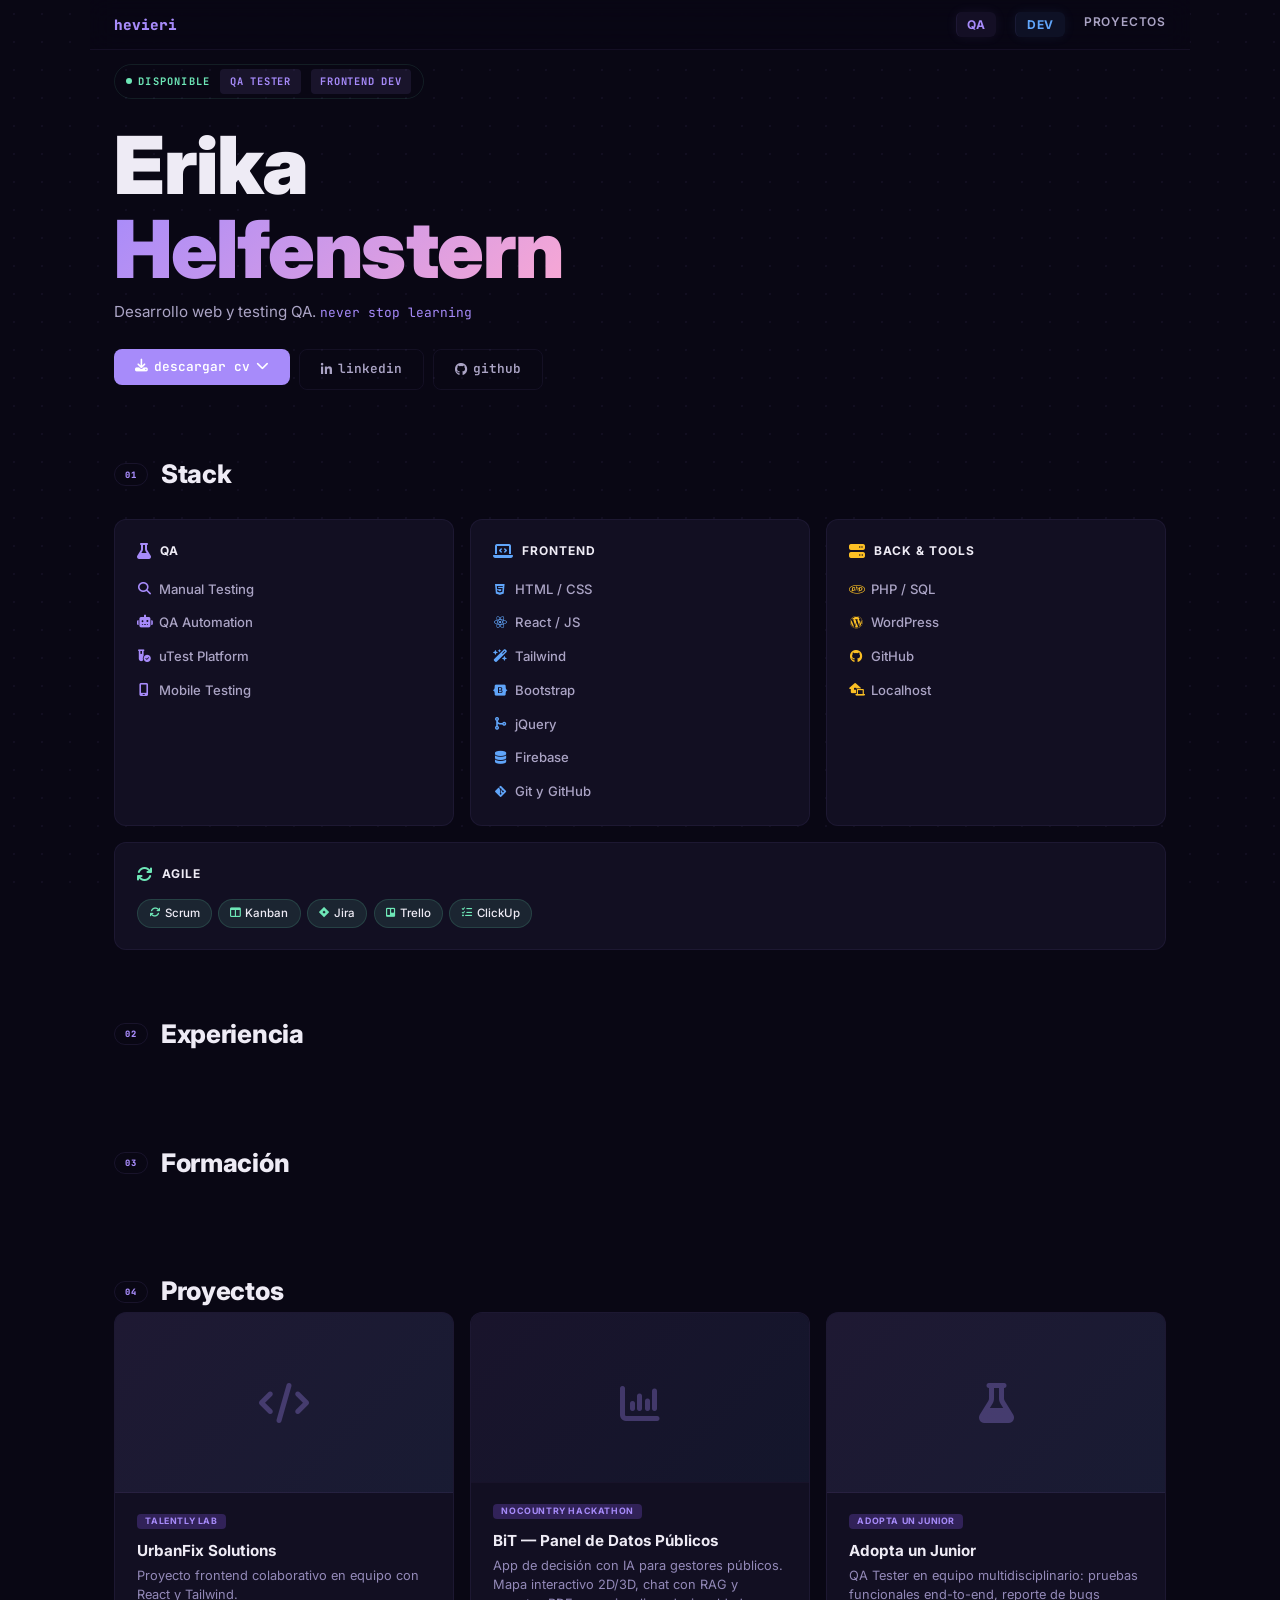
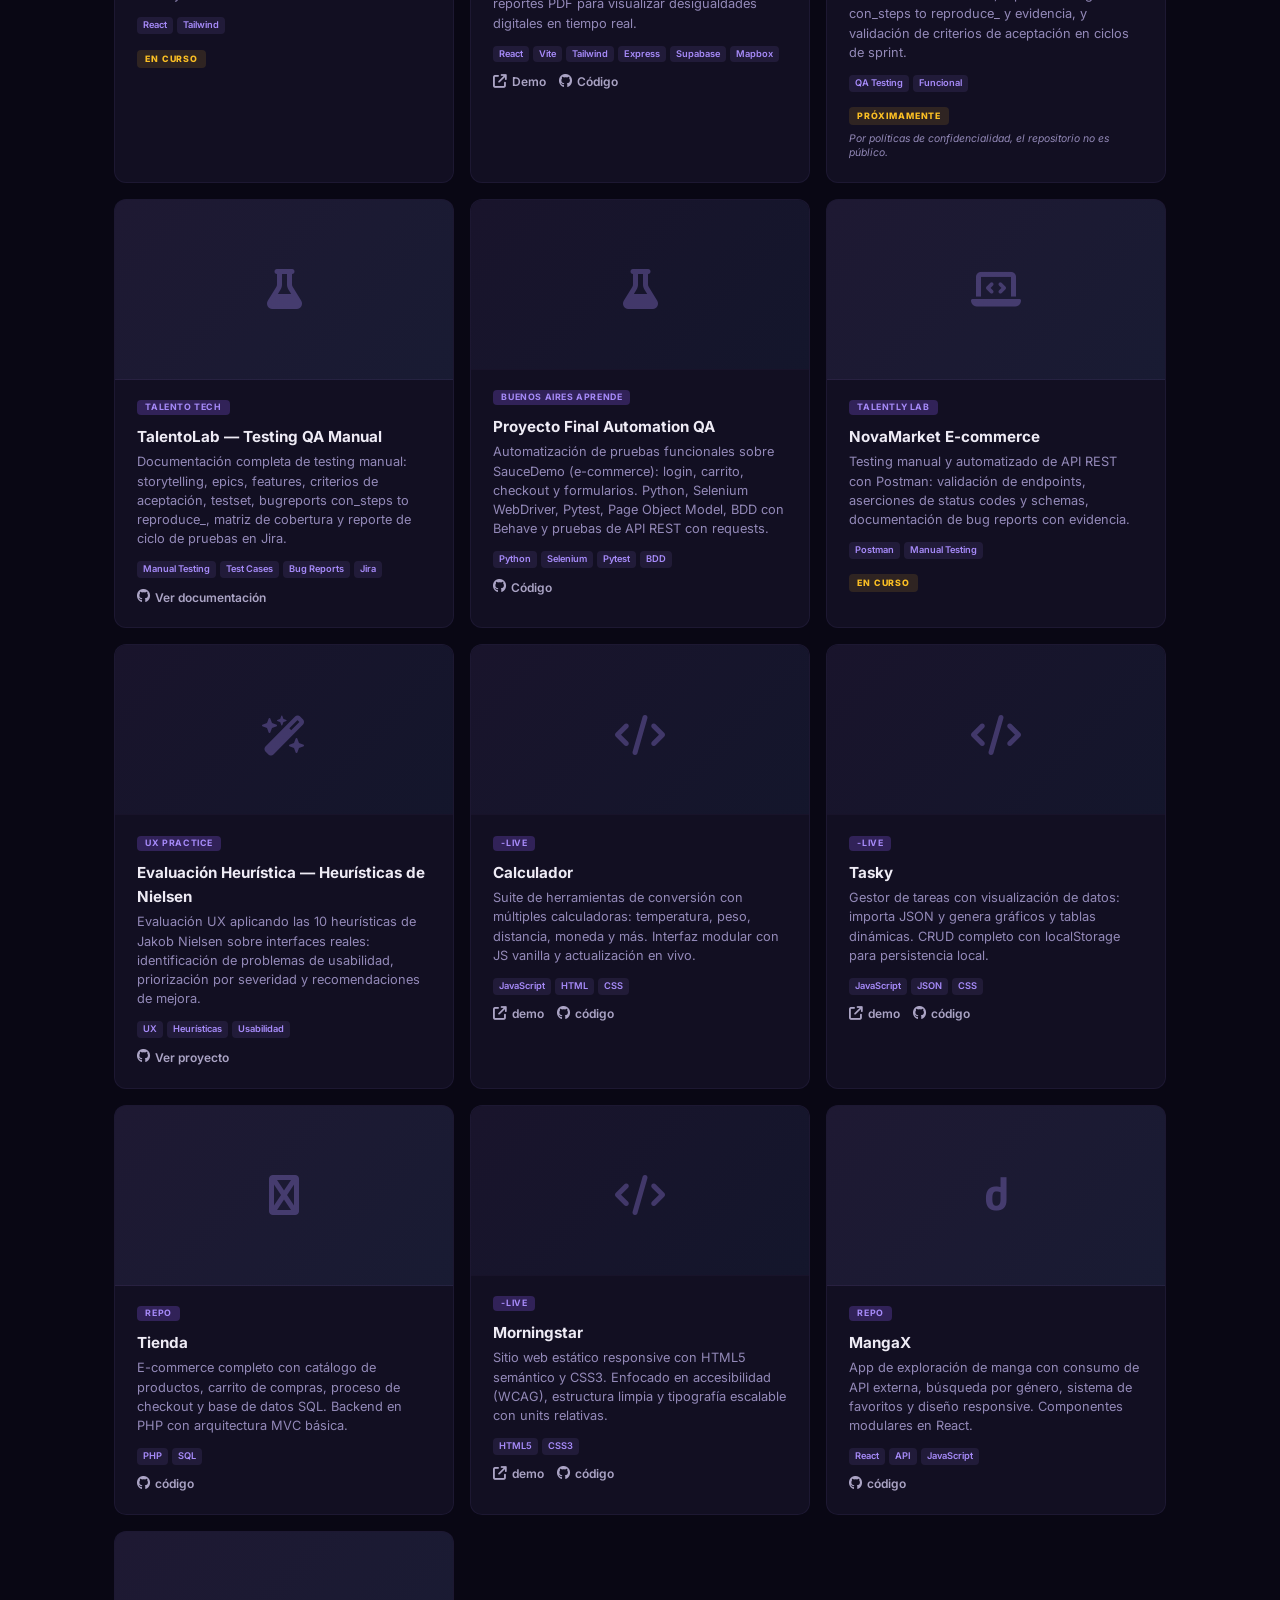
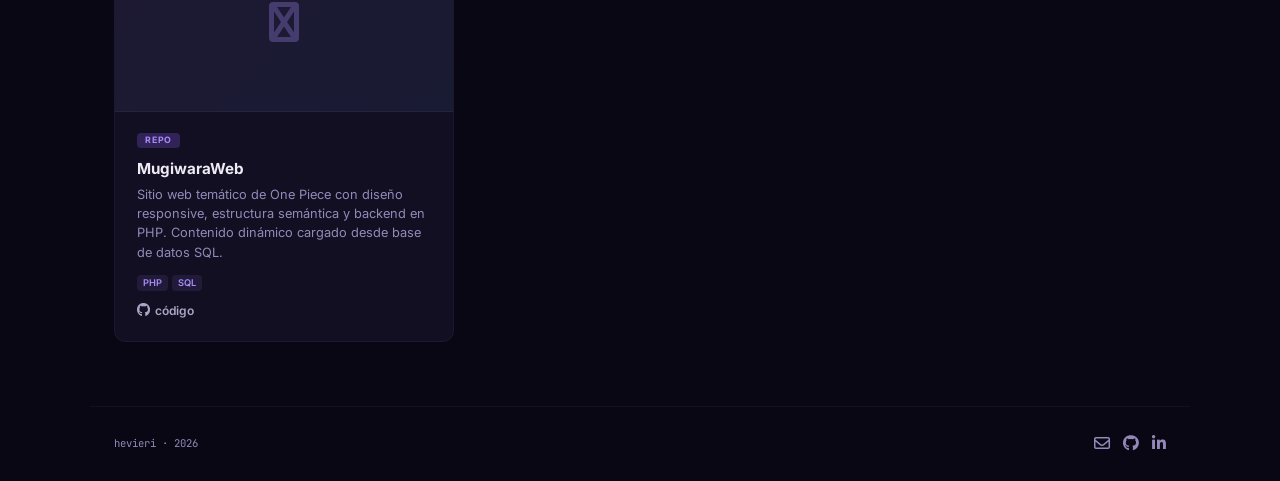
==== commit 0ae634df: "Preview: altura 170px, BiT wait/15" ====
--- a/index.html
+++ b/index.html
@@ -206,7 +206,7 @@
           </div>
         </div>
         <div class="card project-card">
-          <div class="project-card__preview"><img src="https://image.thum.io/get/width/1200/wait/10/https://s06-26-nc-equipo-69-b2g-frontend.vercel.app/" alt="Preview de BiT" referrerpolicy="no-referrer" onerror="this.parentElement.innerHTML='<div class=\'project-card__placeholder\'><i class=\'fa-solid fa-chart-column\'></i></div>'"/></div>
+          <div class="project-card__preview"><img src="https://image.thum.io/get/width/1200/wait/15/https://s06-26-nc-equipo-69-b2g-frontend.vercel.app/" alt="Preview de BiT" referrerpolicy="no-referrer" onerror="this.parentElement.innerHTML='<div class=\'project-card__placeholder\'><i class=\'fa-solid fa-chart-column\'></i></div>'"/></div>
           <div class="project-card__body">
           <div class="project-card__top">
             <span class="project-card__badge">NoCountry Hackathon</span>
--- a/style.css
+++ b/style.css
@@ -627,14 +627,14 @@
 
 .project-card__preview {
   width:100%;
-  height:200px;
+  height:170px;
   overflow:hidden;
   background:#0d0a1a;
   border-bottom:1px solid var(--border);
   transition:height .3s ease, border-color .3s
 }
 .project-card:hover .project-card__preview {
-  height:200px;
+  height:170px;
   border-bottom-color:var(--border)
 }
 .project-card:hover .project-card__placeholder { display:none }
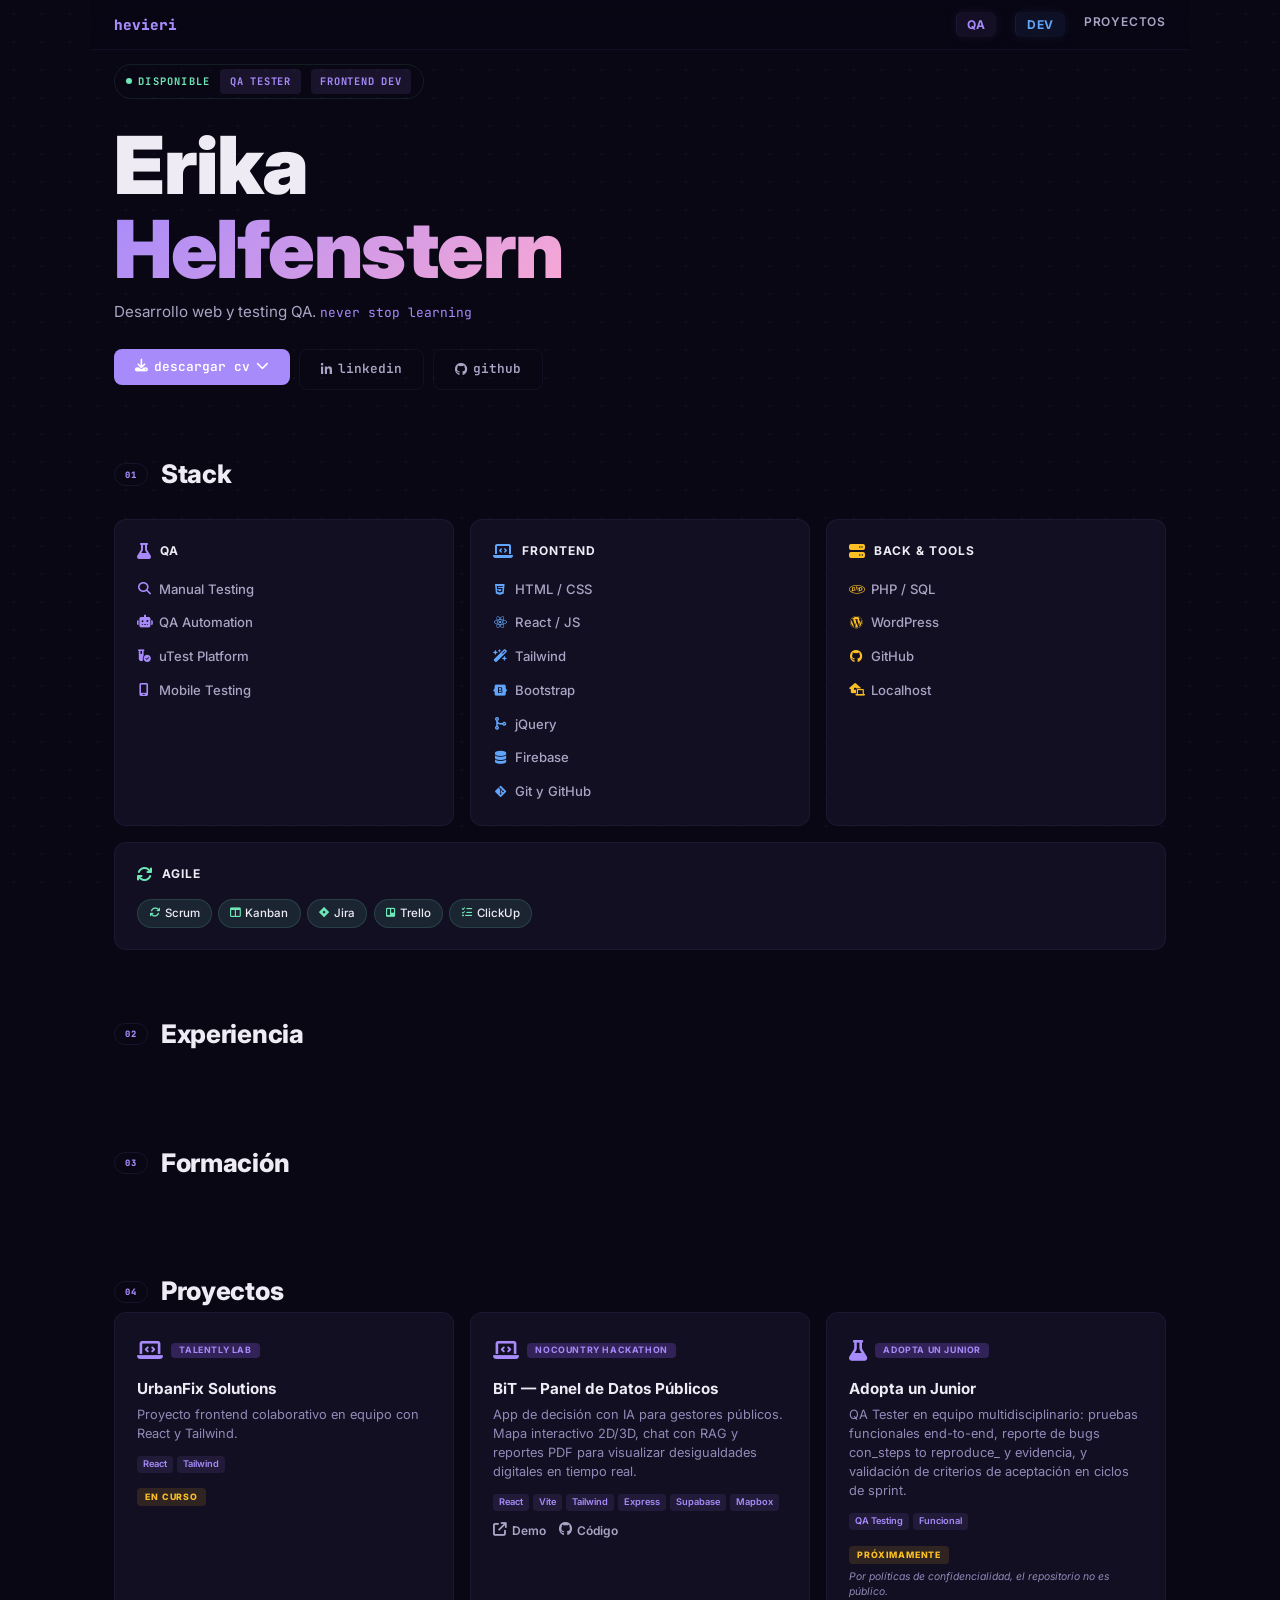
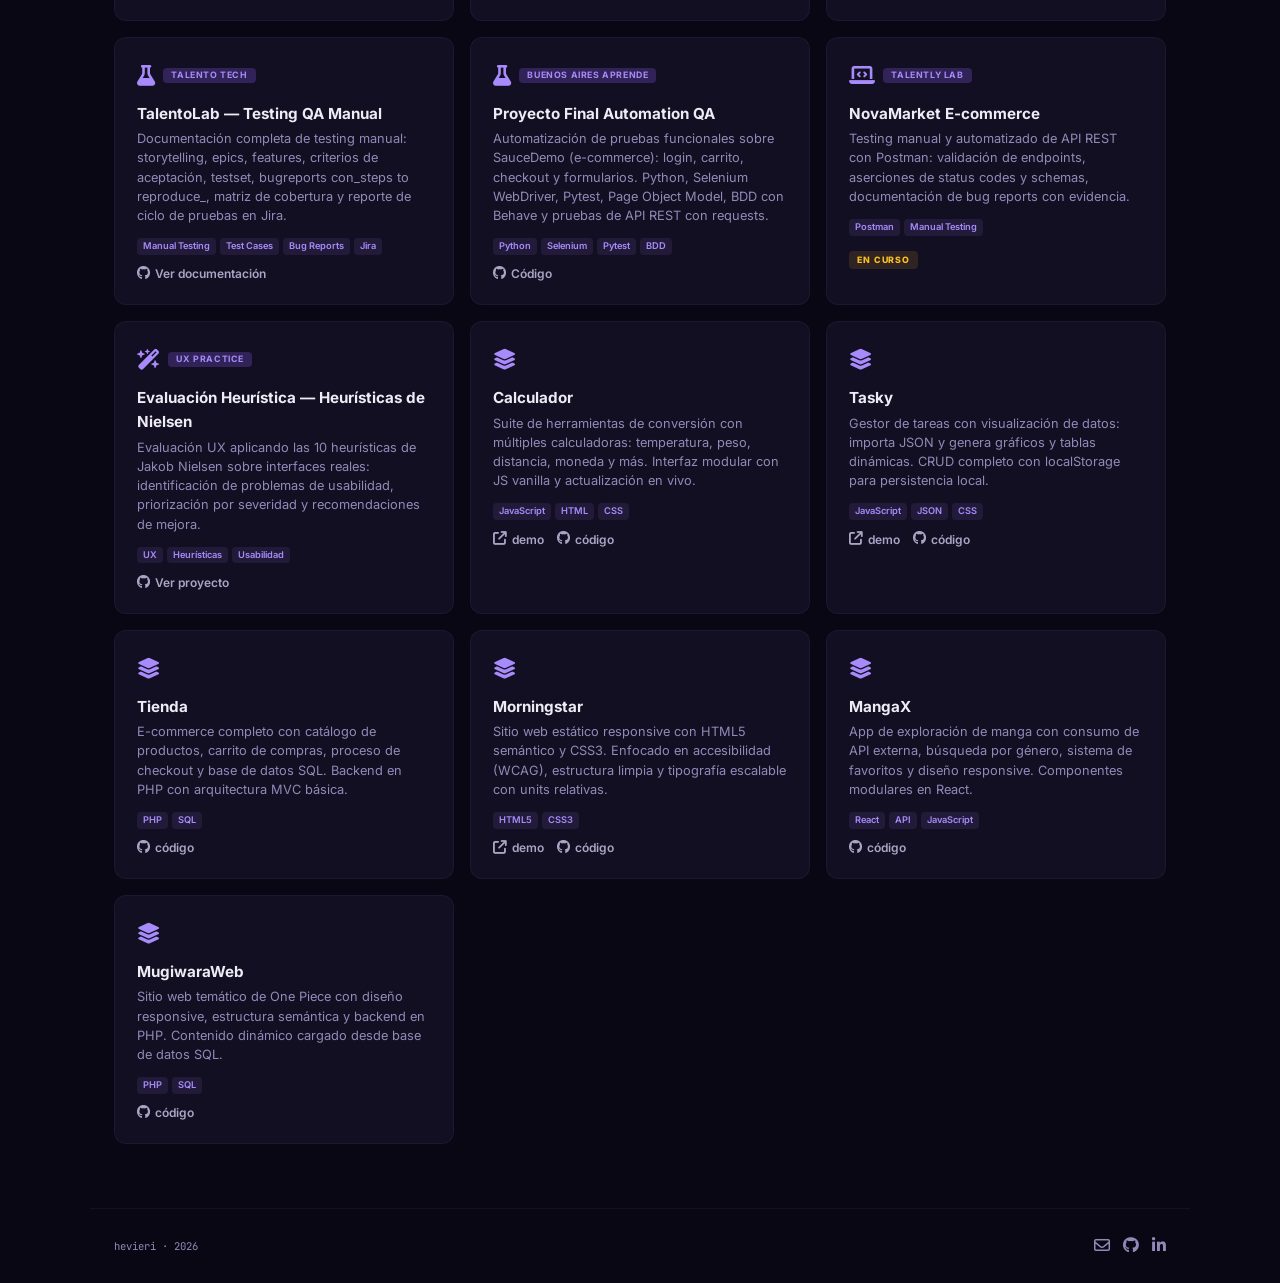
==== commit 48955d2f: "Revert: quito preview de sitios web de las tarjetas de proyectos" ====
--- a/index.html
+++ b/index.html
@@ -194,21 +194,18 @@
         </summary>
         <div class="projects__grid">
         <div class="card project-card">
-          <div class="project-card__placeholder"><i class="fa-solid fa-code"></i></div>
-          <div class="project-card__body">
-          <div class="project-card__top">
+          <div class="project-card__top">
+            <div class="project-card__icon"><i class="fa-solid fa-laptop-code"></i></div>
             <span class="project-card__badge">Talently Lab</span>
           </div>
           <h3>UrbanFix Solutions</h3>
           <p>Proyecto frontend colaborativo en equipo con React y Tailwind.</p>
           <div class="project-card__tech"><span>React</span><span>Tailwind</span></div>
           <span class="project-card__soon">en curso</span>
-          </div>
-        </div>
-        <div class="card project-card">
-          <div class="project-card__preview"><img src="https://image.thum.io/get/width/1200/wait/15/https://s06-26-nc-equipo-69-b2g-frontend.vercel.app/" alt="Preview de BiT" referrerpolicy="no-referrer" onerror="this.parentElement.innerHTML='<div class=\'project-card__placeholder\'><i class=\'fa-solid fa-chart-column\'></i></div>'"/></div>
-          <div class="project-card__body">
-          <div class="project-card__top">
+        </div>
+        <div class="card project-card">
+          <div class="project-card__top">
+            <div class="project-card__icon"><i class="fa-solid fa-laptop-code"></i></div>
             <span class="project-card__badge">NoCountry Hackathon</span>
           </div>
           <h3>BiT — Panel de Datos Públicos</h3>
@@ -218,12 +215,10 @@
             <a href="https://s06-26-nc-equipo-69-b2g-frontend.vercel.app/" target="_blank" rel="noopener"><i class="fa-solid fa-arrow-up-right-from-square"></i> Demo</a>
             <a href="https://github.com/hevieri/s06-26-nc-equipo-69-b2g" target="_blank" rel="noopener"><i class="fa-brands fa-github"></i> Código</a>
           </div>
-          </div>
-        </div>
-        <div class="card project-card">
-          <div class="project-card__placeholder"><i class="fa-solid fa-flask"></i></div>
-          <div class="project-card__body">
-          <div class="project-card__top">
+        </div>
+        <div class="card project-card">
+          <div class="project-card__top">
+            <div class="project-card__icon"><i class="fa-solid fa-flask"></i></div>
             <span class="project-card__badge">Adopta un Junior</span>
           </div>
           <h3>Adopta un Junior</h3>
@@ -231,12 +226,10 @@
           <div class="project-card__tech"><span>QA Testing</span><span>Funcional</span></div>
           <span class="project-card__soon">próximamente</span>
           <div class="project-card__confid">Por políticas de confidencialidad, el repositorio no es público.</div>
-          </div>
-        </div>
-        <div class="card project-card">
-          <div class="project-card__placeholder"><i class="fa-solid fa-flask"></i></div>
-          <div class="project-card__body">
-          <div class="project-card__top">
+        </div>
+        <div class="card project-card">
+          <div class="project-card__top">
+            <div class="project-card__icon"><i class="fa-solid fa-flask"></i></div>
             <span class="project-card__badge">Talento Tech</span>
           </div>
           <h3>TalentoLab — Testing QA Manual</h3>
@@ -245,12 +238,10 @@
           <div class="project-card__links">
             <a href="https://github.com/hevieri/TestingPortfolio/blob/main/Test%20Cases/Test%20Cases%20-%20TalentoLab.md" target="_blank" rel="noopener"><i class="fa-brands fa-github"></i> Ver documentación</a>
           </div>
-          </div>
-        </div>
-        <div class="card project-card">
-          <div class="project-card__preview"><img src="https://image.thum.io/get/width/1200/wait/8/https://github.com/hevieri/proyecto-final-automation-testing-erika-helfenstern" alt="Preview de Automation QA" referrerpolicy="no-referrer" onerror="this.parentElement.innerHTML='<div class=\'project-card__placeholder\'><i class=\'fa-solid fa-flask\'></i></div>'"/></div>
-          <div class="project-card__body">
-          <div class="project-card__top">
+        </div>
+        <div class="card project-card">
+          <div class="project-card__top">
+            <div class="project-card__icon"><i class="fa-solid fa-flask"></i></div>
             <span class="project-card__badge">Buenos Aires Aprende</span>
           </div>
           <h3>Proyecto Final Automation QA</h3>
@@ -259,24 +250,20 @@
           <div class="project-card__links">
             <a href="https://github.com/hevieri/proyecto-final-automation-testing-erika-helfenstern" target="_blank" rel="noopener"><i class="fa-brands fa-github"></i> Código</a>
           </div>
-          </div>
-        </div>
-        <div class="card project-card">
-          <div class="project-card__placeholder"><i class="fa-solid fa-laptop-code"></i></div>
-          <div class="project-card__body">
-          <div class="project-card__top">
+        </div>
+        <div class="card project-card">
+          <div class="project-card__top">
+            <div class="project-card__icon"><i class="fa-solid fa-laptop-code"></i></div>
             <span class="project-card__badge">Talently Lab</span>
           </div>
           <h3>NovaMarket E-commerce</h3>
           <p>Testing manual y automatizado de API REST con Postman: validación de endpoints, aserciones de status codes y schemas, documentación de bug reports con evidencia.</p>
           <div class="project-card__tech"><span>Postman</span><span>Manual Testing</span></div>
           <span class="project-card__soon">en curso</span>
-          </div>
-        </div>
-        <div class="card project-card">
-          <div class="project-card__preview"><img src="https://image.thum.io/get/width/1200/wait/8/https://github.com/hevieri/TestingPortfolio/tree/main/Usability%20Testing" alt="Preview de Evaluación Heurística" referrerpolicy="no-referrer" onerror="this.parentElement.innerHTML='<div class=\'project-card__placeholder\'><i class=\'fa-solid fa-wand-magic-sparkles\'></i></div>'"/></div>
-          <div class="project-card__body">
-          <div class="project-card__top">
+        </div>
+        <div class="card project-card">
+          <div class="project-card__top">
+            <div class="project-card__icon"><i class="fa-solid fa-wand-magic-sparkles"></i></div>
             <span class="project-card__badge">UX Practice</span>
           </div>
           <h3>Evaluación Heurística — Heurísticas de Nielsen</h3>
@@ -284,7 +271,6 @@
           <div class="project-card__tech"><span>UX</span><span>Heurísticas</span><span>Usabilidad</span></div>
           <div class="project-card__links">
             <a href="https://github.com/hevieri/TestingPortfolio/tree/main/Usability%20Testing" target="_blank" rel="noopener"><i class="fa-brands fa-github"></i> Ver proyecto</a>
-          </div>
           </div>
         </div>
         <div class="card project-card" data-content="2"></div>
--- a/style.css
+++ b/style.css
@@ -612,7 +612,7 @@
 /* ── PROJECTS ── */
 .projects__grid { display:grid; grid-template-columns:repeat(auto-fill, minmax(300px,1fr)); gap:1rem }
 
-.project-card { position:relative; overflow:hidden; padding:0 }
+.project-card { position:relative; overflow:hidden }
 .project-card::after {
   content:"";
   position:absolute;
@@ -620,49 +620,9 @@
   height:2px;
   background:linear-gradient(90deg,var(--violet),var(--pink));
   opacity:0;
-  transition:opacity .3s;
-  z-index:1
+  transition:opacity .3s
 }
 .project-card:hover::after { opacity:1 }
-
-.project-card__preview {
-  width:100%;
-  height:170px;
-  overflow:hidden;
-  background:#0d0a1a;
-  border-bottom:1px solid var(--border);
-  transition:height .3s ease, border-color .3s
-}
-.project-card:hover .project-card__preview {
-  height:170px;
-  border-bottom-color:var(--border)
-}
-.project-card:hover .project-card__placeholder { display:none }
-.project-card__preview img {
-  width:100%;
-  height:100%;
-  object-fit:contain;
-  object-position:top center;
-  transition:transform .4s ease
-}
-.project-card:hover .project-card__preview img { transform:scale(1.02) }
-
-.project-card__placeholder {
-  width:100%;
-  height:180px;
-  display:flex;
-  align-items:center;
-  justify-content:center;
-  background:linear-gradient(135deg,rgba(167,139,250,.08),rgba(96,165,250,.08));
-  border-bottom:1px solid var(--border)
-}
-.project-card__placeholder i {
-  font-size:2.5rem;
-  color:var(--violet);
-  opacity:.3
-}
-
-.project-card__body { padding:1.3rem 1.4rem }
 
 .project-card__icon { font-size:1.3rem; color:var(--violet); margin-bottom:.6rem }
 .project-card__top { display:flex; align-items:center; gap:.5rem; margin-bottom:.6rem }
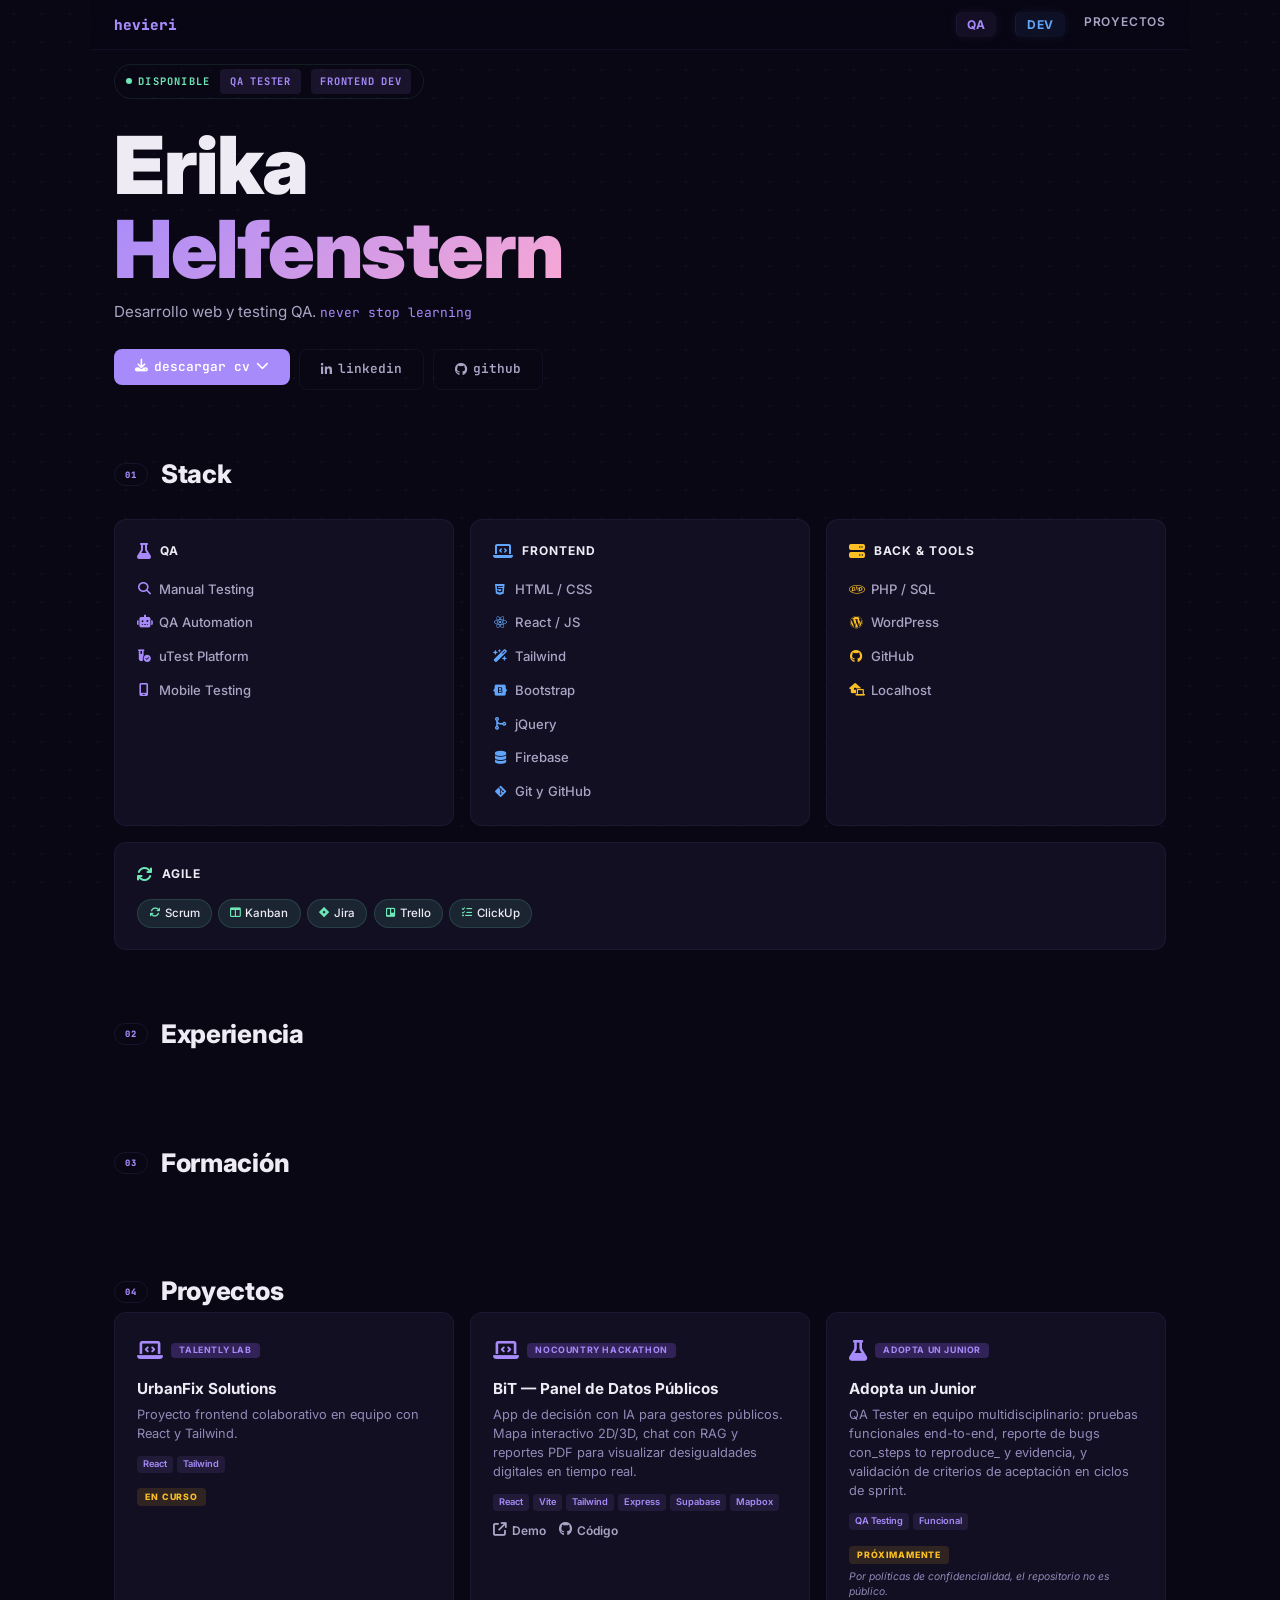
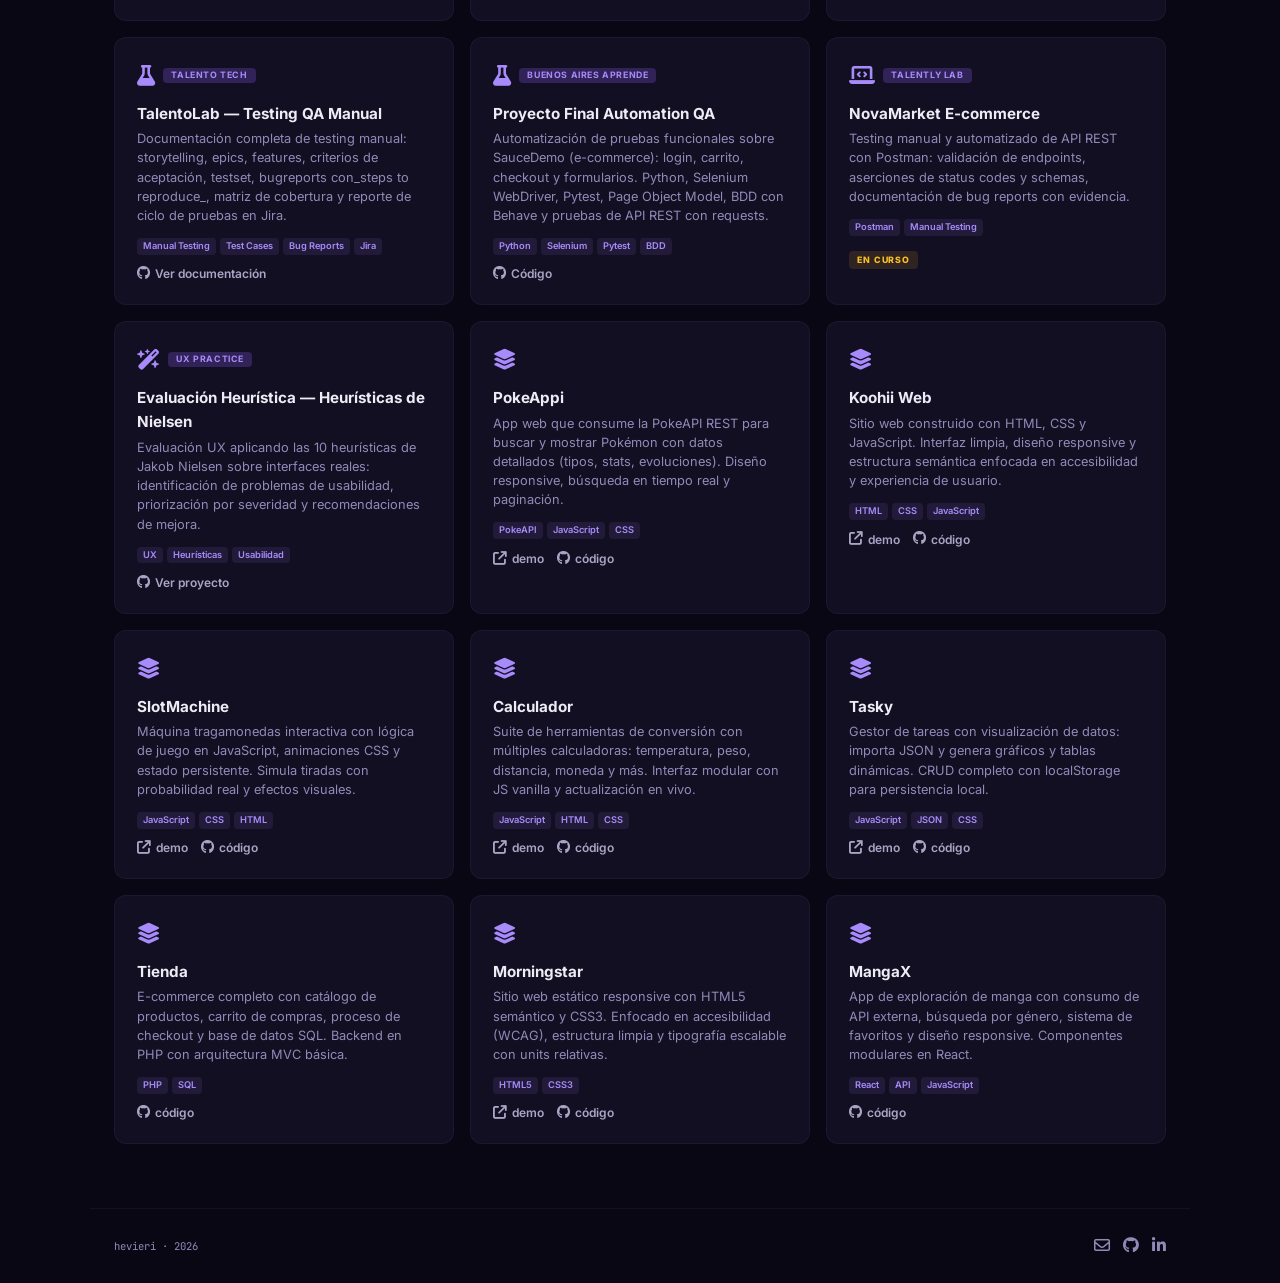
==== commit 2965e38a: "Agrega placeholders data-content 0 y 1 en index para PokeAppi y Koohii" ====
--- a/index.html
+++ b/index.html
@@ -273,6 +273,8 @@
             <a href="https://github.com/hevieri/TestingPortfolio/tree/main/Usability%20Testing" target="_blank" rel="noopener"><i class="fa-brands fa-github"></i> Ver proyecto</a>
           </div>
         </div>
+        <div class="card project-card" data-content="0"></div>
+        <div class="card project-card" data-content="1"></div>
         <div class="card project-card" data-content="2"></div>
         <div class="card project-card" data-content="3"></div>
         <div class="card project-card" data-content="4"></div>
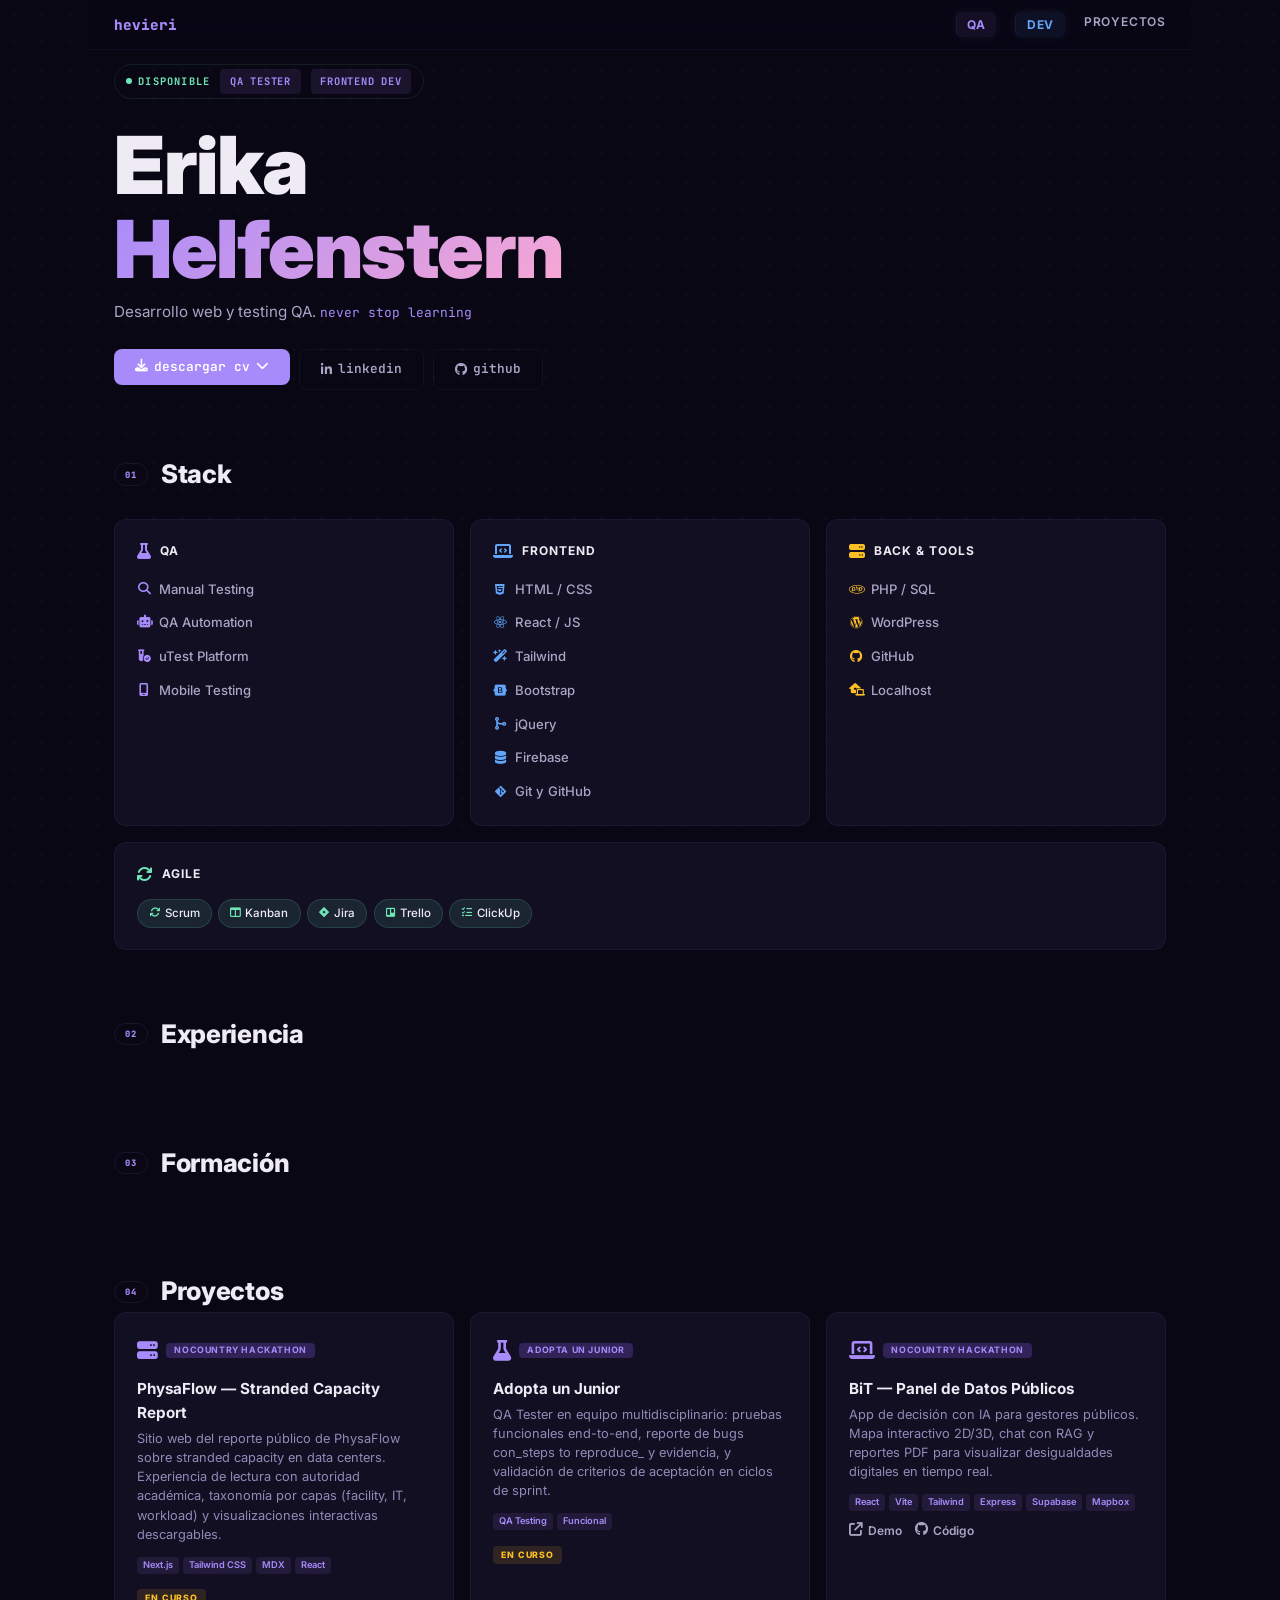
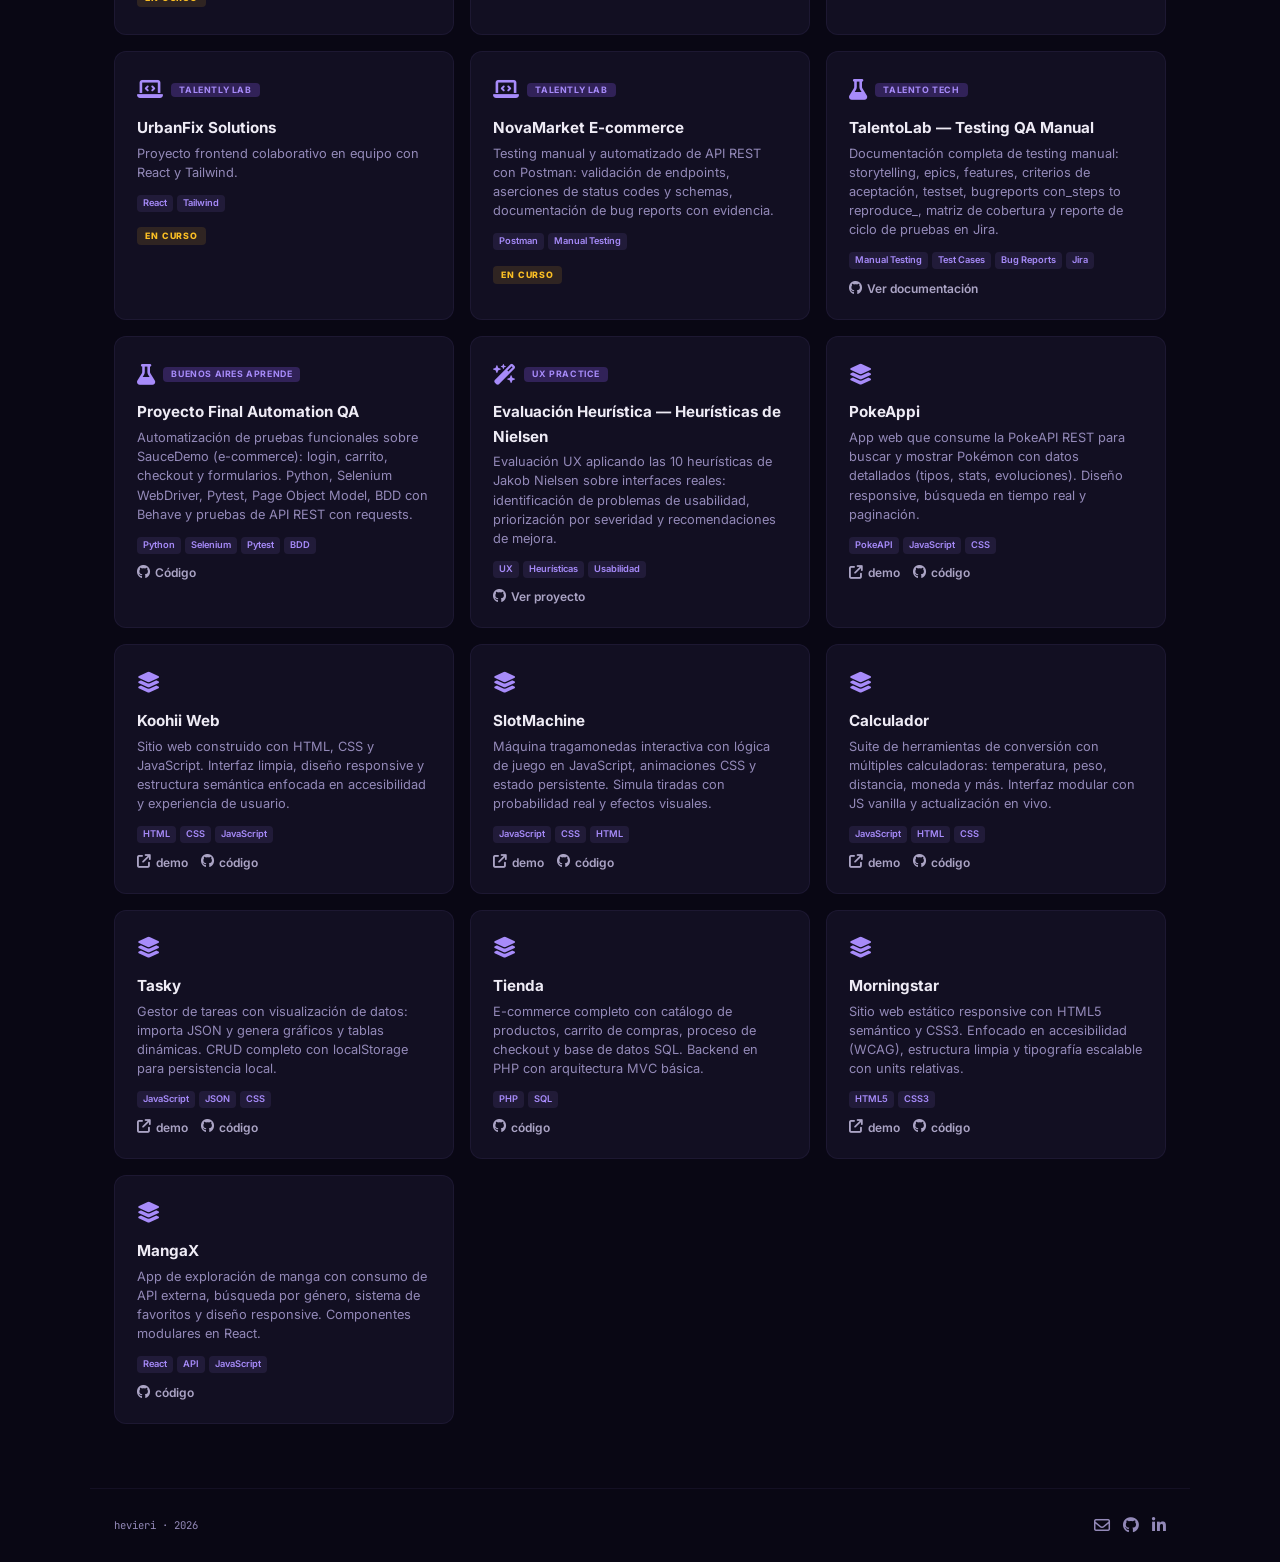
==== commit ce18464c: "Add PhysaFlow project, reorder projects" ====
--- a/index.html
+++ b/index.html
@@ -195,12 +195,22 @@
         <div class="projects__grid">
         <div class="card project-card">
           <div class="project-card__top">
-            <div class="project-card__icon"><i class="fa-solid fa-laptop-code"></i></div>
-            <span class="project-card__badge">Talently Lab</span>
-          </div>
-          <h3>UrbanFix Solutions</h3>
-          <p>Proyecto frontend colaborativo en equipo con React y Tailwind.</p>
-          <div class="project-card__tech"><span>React</span><span>Tailwind</span></div>
+            <div class="project-card__icon"><i class="fa-solid fa-server"></i></div>
+            <span class="project-card__badge">NoCountry Hackathon</span>
+          </div>
+          <h3>PhysaFlow — Stranded Capacity Report</h3>
+          <p>Sitio web del reporte público de PhysaFlow sobre stranded capacity en data centers. Experiencia de lectura con autoridad académica, taxonomía por capas (facility, IT, workload) y visualizaciones interactivas descargables.</p>
+          <div class="project-card__tech"><span>Next.js</span><span>Tailwind CSS</span><span>MDX</span><span>React</span></div>
+          <span class="project-card__soon">en curso</span>
+        </div>
+        <div class="card project-card">
+          <div class="project-card__top">
+            <div class="project-card__icon"><i class="fa-solid fa-flask"></i></div>
+            <span class="project-card__badge">Adopta un Junior</span>
+          </div>
+          <h3>Adopta un Junior</h3>
+          <p>QA Tester en equipo multidisciplinario: pruebas funcionales end-to-end, reporte de bugs con_steps to reproduce_ y evidencia, y validación de criterios de aceptación en ciclos de sprint.</p>
+          <div class="project-card__tech"><span>QA Testing</span><span>Funcional</span></div>
           <span class="project-card__soon">en curso</span>
         </div>
         <div class="card project-card">
@@ -218,14 +228,23 @@
         </div>
         <div class="card project-card">
           <div class="project-card__top">
-            <div class="project-card__icon"><i class="fa-solid fa-flask"></i></div>
-            <span class="project-card__badge">Adopta un Junior</span>
-          </div>
-          <h3>Adopta un Junior</h3>
-          <p>QA Tester en equipo multidisciplinario: pruebas funcionales end-to-end, reporte de bugs con_steps to reproduce_ y evidencia, y validación de criterios de aceptación en ciclos de sprint.</p>
-          <div class="project-card__tech"><span>QA Testing</span><span>Funcional</span></div>
-          <span class="project-card__soon">próximamente</span>
-          <div class="project-card__confid">Por políticas de confidencialidad, el repositorio no es público.</div>
+            <div class="project-card__icon"><i class="fa-solid fa-laptop-code"></i></div>
+            <span class="project-card__badge">Talently Lab</span>
+          </div>
+          <h3>UrbanFix Solutions</h3>
+          <p>Proyecto frontend colaborativo en equipo con React y Tailwind.</p>
+          <div class="project-card__tech"><span>React</span><span>Tailwind</span></div>
+          <span class="project-card__soon">en curso</span>
+        </div>
+        <div class="card project-card">
+          <div class="project-card__top">
+            <div class="project-card__icon"><i class="fa-solid fa-laptop-code"></i></div>
+            <span class="project-card__badge">Talently Lab</span>
+          </div>
+          <h3>NovaMarket E-commerce</h3>
+          <p>Testing manual y automatizado de API REST con Postman: validación de endpoints, aserciones de status codes y schemas, documentación de bug reports con evidencia.</p>
+          <div class="project-card__tech"><span>Postman</span><span>Manual Testing</span></div>
+          <span class="project-card__soon">en curso</span>
         </div>
         <div class="card project-card">
           <div class="project-card__top">
@@ -250,16 +269,6 @@
           <div class="project-card__links">
             <a href="https://github.com/hevieri/proyecto-final-automation-testing-erika-helfenstern" target="_blank" rel="noopener"><i class="fa-brands fa-github"></i> Código</a>
           </div>
-        </div>
-        <div class="card project-card">
-          <div class="project-card__top">
-            <div class="project-card__icon"><i class="fa-solid fa-laptop-code"></i></div>
-            <span class="project-card__badge">Talently Lab</span>
-          </div>
-          <h3>NovaMarket E-commerce</h3>
-          <p>Testing manual y automatizado de API REST con Postman: validación de endpoints, aserciones de status codes y schemas, documentación de bug reports con evidencia.</p>
-          <div class="project-card__tech"><span>Postman</span><span>Manual Testing</span></div>
-          <span class="project-card__soon">en curso</span>
         </div>
         <div class="card project-card">
           <div class="project-card__top">
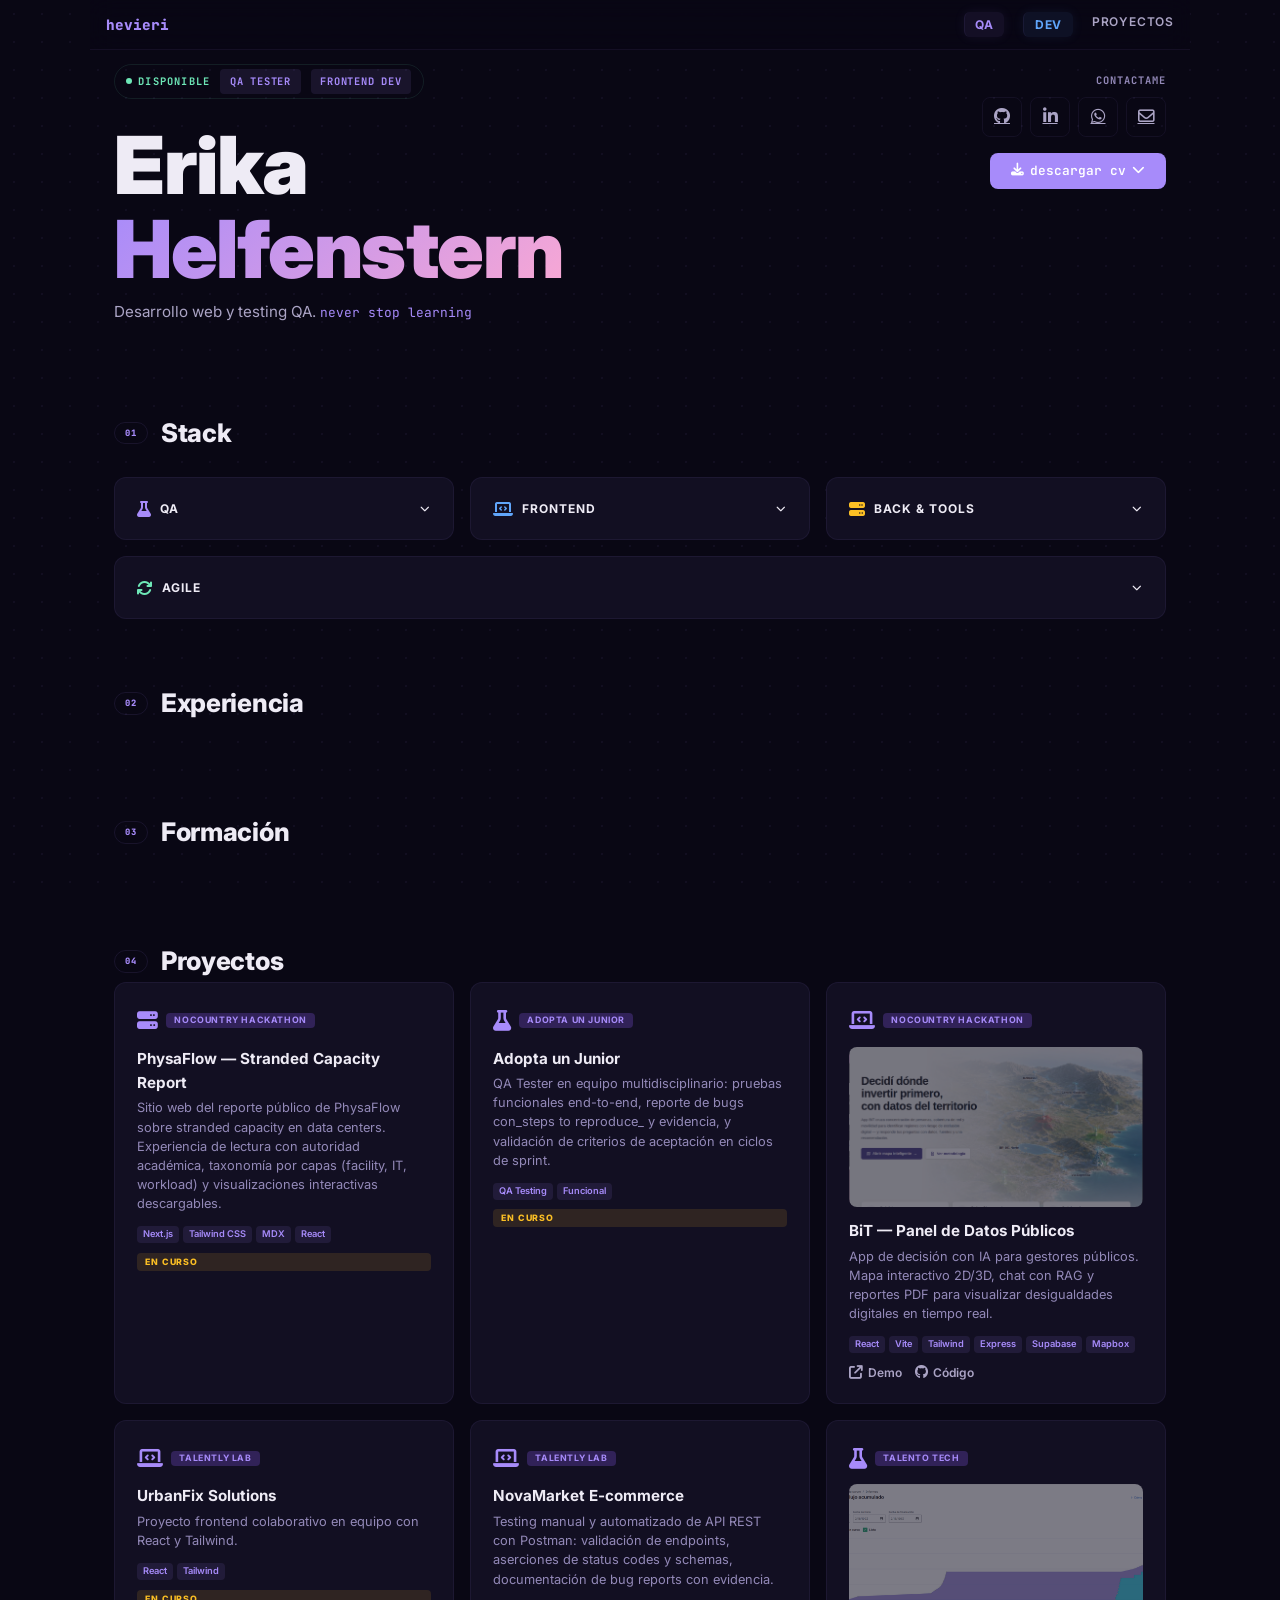
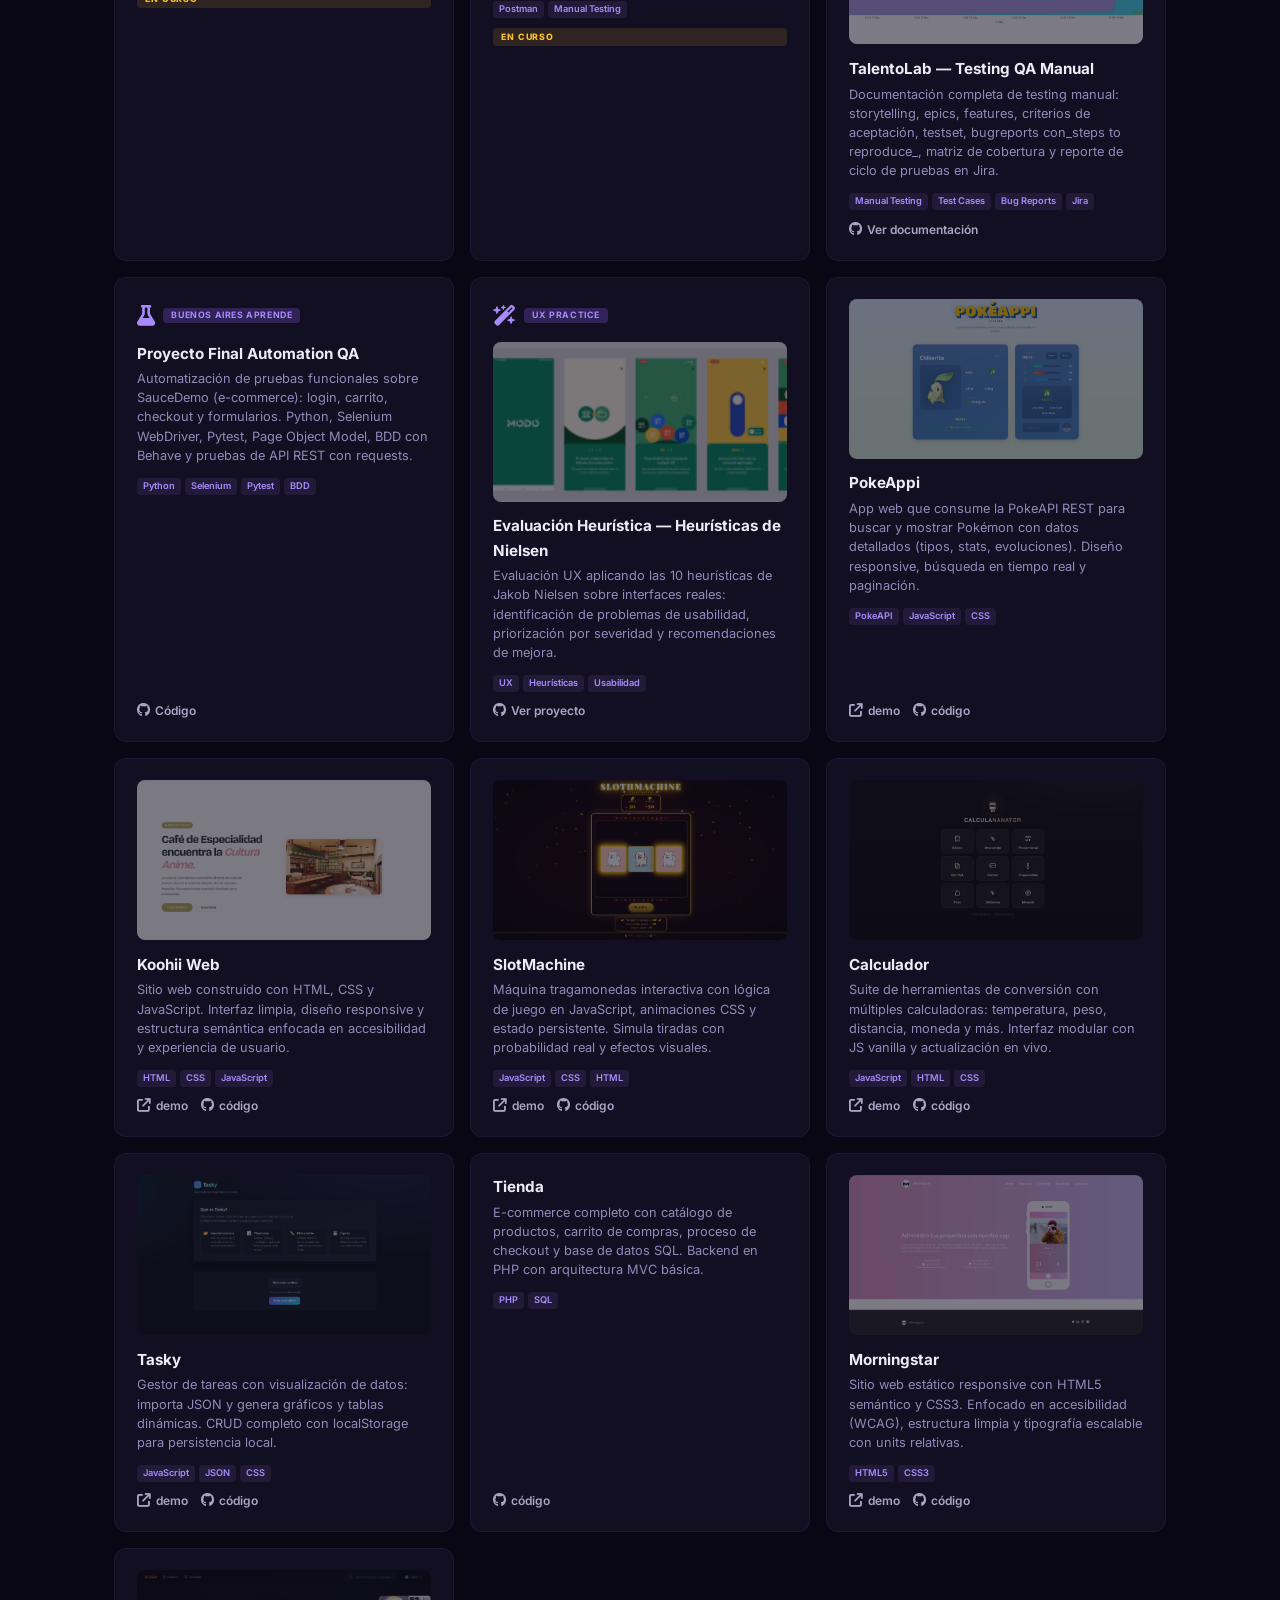
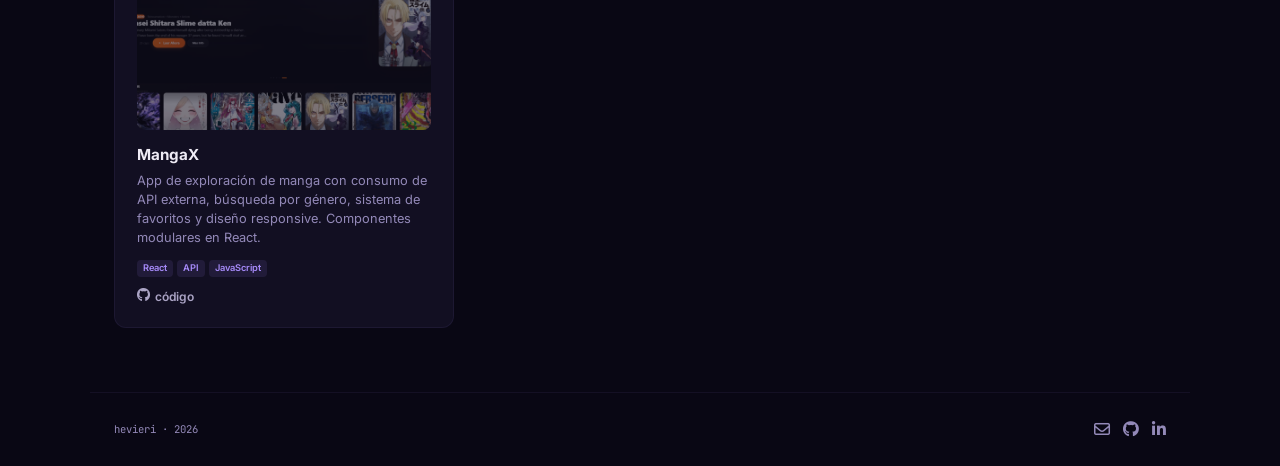
==== commit e3e55d7c: "Portfolio: CV con experiencia, stack colapsable, proyectos con imagenes, contacto" ====
--- a/index.html
+++ b/index.html
@@ -2,7 +2,10 @@
 <html lang="es">
 <head>
   <meta charset="UTF-8" />
-  <meta name="viewport" content="width=device-width, initial-scale=1.0" />
+  <meta name="viewport" content="width=device-width, initial-scale=1.0, minimum-scale=1.0" />
+  <meta name="theme-color" content="#090714" />
+  <meta name="apple-mobile-web-app-capable" content="yes" />
+  <meta name="apple-mobile-web-app-status-bar-style" content="black-translucent" />
   <title>Erika Helfenstern · Dev & QA</title>
   <meta name="description" content="Portfolio de Erika Helfenstern — Desarrollo Web y Testing QA" />
   <link rel="preconnect" href="https://fonts.googleapis.com" />
@@ -28,29 +31,40 @@
 
   <main id="main-content">
     <section class="hero">
-      <div class="hero__badge">
-        <span class="status-dot"></span> disponible
-        <a href="qa.html" class="tag">QA Tester</a>
-        <a href="dev.html" class="tag">Frontend Dev</a>
-      </div>
-      <h1 class="hero__name">
-        Erika<br>
-        <span class="gradient-text">Helfenstern</span>
-      </h1>
-      <p class="hero__desc">Desarrollo web y testing QA. <span class="mono">never stop learning</span></p>
-      <div class="hero__actions">
-        <div class="cv-group">
-          <button class="btn" aria-haspopup="true" aria-expanded="false" aria-controls="cv-dropdown" onclick="toggleCVDropdown(event)">
-            <i class="fa-solid fa-download" aria-hidden="true"></i> descargar cv
-            <i class="fa-solid fa-chevron-down" id="cv-arrow" aria-hidden="true"></i>
-          </button>
-          <div class="cv-dropdown" id="cv-dropdown">
-            <a href="cv-general-ats.pdf" download><i class="fa-solid fa-file-lines"></i> CV General (ATS)</a>
-            <a href="cv-general.pdf" download><i class="fa-regular fa-file-lines"></i> CV General</a>
-          </div>
-        </div>
-        <a href="https://www.linkedin.com/in/hevieri/" target="_blank" class="btn btn--ghost"><i class="fa-brands fa-linkedin-in"></i> linkedin</a>
-        <a href="https://github.com/hevieri" target="_blank" class="btn btn--ghost"><i class="fa-brands fa-github"></i> github</a>
+      <div class="hero__left">
+        <div class="hero__badge">
+          <span class="status-dot"></span> disponible
+          <a href="qa.html" class="tag">QA Tester</a>
+          <a href="dev.html" class="tag">Frontend Dev</a>
+        </div>
+        <h1 class="hero__name">
+          Erika<br>
+          <span class="gradient-text">Helfenstern</span>
+        </h1>
+        <p class="hero__desc">Desarrollo web y testing QA. <span class="mono">never stop learning</span></p>
+      </div>
+      <div class="hero__right">
+        <div class="hero__contact">
+          <span class="hero__contact-title">Contactame</span>
+          <div class="hero__contact-links">
+            <a href="https://github.com/hevieri" target="_blank" aria-label="GitHub"><i class="fa-brands fa-github"></i></a>
+            <a href="https://www.linkedin.com/in/hevieri/" target="_blank" aria-label="LinkedIn"><i class="fa-brands fa-linkedin-in"></i></a>
+            <a href="https://wa.me/5491162178105" target="_blank" aria-label="WhatsApp"><i class="fa-brands fa-whatsapp"></i></a>
+            <a href="mailto:hevieri.dev@gmail.com" aria-label="Email"><i class="fa-regular fa-envelope"></i></a>
+          </div>
+        </div>
+        <div class="hero__actions">
+          <div class="cv-group">
+            <button class="btn" aria-haspopup="true" aria-expanded="false" aria-controls="cv-dropdown" onclick="toggleCVDropdown(event)">
+              <i class="fa-solid fa-download" aria-hidden="true"></i> descargar cv
+              <i class="fa-solid fa-chevron-down" id="cv-arrow" aria-hidden="true"></i>
+            </button>
+            <div class="cv-dropdown" id="cv-dropdown">
+              <a href="cv-general-ats.pdf" download><i class="fa-solid fa-file-lines"></i> CV General (ATS)</a>
+              <a href="cv-general.pdf" download><i class="fa-regular fa-file-lines"></i> CV General</a>
+            </div>
+          </div>
+        </div>
       </div>
     </section>
 
@@ -61,19 +75,19 @@
       </div>
       <div class="stack__grid">
         <div class="card">
-          <a href="qa.html" class="card__head card__head--link"><i class="fa-solid fa-flask" style="color:var(--violet)"></i> <span>QA</span></a>
+          <div class="card__head" onclick="toggleStack(this)"><i class="fa-solid fa-flask" style="color:var(--violet)"></i> <span>QA</span> <i class="fa-solid fa-chevron-down"></i></div>
           <div class="stack__list" id="qa-render"></div>
         </div>
         <div class="card">
-          <a href="dev.html" class="card__head card__head--link"><i class="fa-solid fa-laptop-code" style="color:var(--blue)"></i> <span>Frontend</span></a>
+          <div class="card__head" onclick="toggleStack(this)"><i class="fa-solid fa-laptop-code" style="color:var(--blue)"></i> <span>Frontend</span> <i class="fa-solid fa-chevron-down"></i></div>
           <div class="stack__list" id="front-render"></div>
         </div>
         <div class="card">
-          <div class="card__head"><i class="fa-solid fa-server" style="color:var(--amber)"></i> <span>Back & Tools</span></div>
+          <div class="card__head" onclick="toggleStack(this)"><i class="fa-solid fa-server" style="color:var(--amber)"></i> <span>Back & Tools</span> <i class="fa-solid fa-chevron-down"></i></div>
           <div class="stack__list" id="back-render"></div>
         </div>
         <div class="card card--full">
-          <div class="card__head"><i class="fa-solid fa-arrows-rotate" style="color:var(--green)"></i> <span>Agile</span></div>
+          <div class="card__head" onclick="toggleStack(this)"><i class="fa-solid fa-arrows-rotate" style="color:var(--green)"></i> <span>Agile</span> <i class="fa-solid fa-chevron-down"></i></div>
           <div class="stack__tags" id="agile-render"></div>
         </div>
       </div>
@@ -90,11 +104,44 @@
             <div class="tl__dot"></div>
             <div class="card tl__card">
               <div class="tl__top">
-                <i class="fa-solid fa-chart-column"></i>
-                <div><h3>BiT — Panel de Datos Públicos</h3><span class="tl__role">Full Stack Developer · Hackathon NoCountry Equipo 69</span></div>
-              </div>
-              <div class="tl__tags"><span>React</span><span>Vite</span><span>Tailwind</span><span>Express</span><span>Supabase</span><span>Mapbox</span><span>IA/RAG</span></div>
-              <p>App de decisión con IA para gestores públicos. Mapa interactivo 2D/3D con score de riesgo territorial, chat con RAG y reportes PDF. Monorepo con Turborepo, backend Express, pipeline ETL en Python y Supabase.</p>
+                <i class="fa-solid fa-laptop-code"></i>
+                <div><h3>Frontend Developer</h3><span class="tl__role">2026 · React · Trabajo en equipo</span></div>
+              </div>
+              <div class="tl__tags"><span>React</span><span>Tailwind</span><span>Scrum</span><span>Kanban</span><span>Code Review</span></div>
+              <p>Desarrollo frontend en equipo de más de 5 personas con metodologías Scrum y Kanban. Coordinación de sprints, code reviews y desarrollo de interfaces con React y Tailwind CSS.</p>
+            </div>
+          </div>
+          <div class="tl__item">
+            <div class="tl__dot"></div>
+            <div class="card tl__card">
+              <div class="tl__top">
+                <i class="fa-solid fa-flask"></i>
+                <div><h3>Testing QA</h3><span class="tl__role">2026 · Manual & Automatización</span></div>
+              </div>
+              <div class="tl__tags"><span>Manual Testing</span><span>QA Automation</span><span>Postman</span><span>Trabajo en Equipo</span></div>
+              <p>Pruebas manuales y automatizadas en equipo, reportes de bugs con evidencia, testing de APIs con Postman y validación de criterios de aceptación en ciclos ágiles.</p>
+            </div>
+          </div>
+          <div class="tl__item">
+            <div class="tl__dot"></div>
+            <div class="card tl__card">
+              <div class="tl__top">
+                <i class="fa-solid fa-bug"></i>
+                <div><h3>uTest</h3><span class="tl__role">Testing Manual · 2024–actualidad</span></div>
+              </div>
+              <div class="tl__tags"><span>Web Testing</span><span>Mobile Testing</span><span>Bug Reports</span><span>Test Cycles</span></div>
+              <p>Testing funcional en escenarios reales Web y Mobile en plataforma uTest. Reportes de bugs precisos con steps to reproduce y evidencia en ciclos de prueba colaborativos.</p>
+            </div>
+          </div>
+          <div class="tl__item">
+            <div class="tl__dot"></div>
+            <div class="card tl__card">
+              <div class="tl__top">
+                <i class="fa-solid fa-layer-group"></i>
+                <div><h3>Soluciones Web Full-Stack</h3><span class="tl__role">Autodidacta · Equipos 2–4 · Individual</span></div>
+              </div>
+              <div class="tl__tags"><span>Frontend</span><span>Backend</span><span>Full Stack</span><span>QA</span><span>APIs</span></div>
+              <p>Proyectos autodidactas tanto en equipo (2 a 4 personas) como individuales, abarcando frontend, backend, fullstack, testing QA y consumo de APIs. Experiencia versátil en todo el ciclo de desarrollo.</p>
             </div>
           </div>
           <div class="tl__item">
@@ -102,65 +149,10 @@
             <div class="card tl__card">
               <div class="tl__top">
                 <a href="dev.html"><i class="fa-solid fa-laptop-code"></i></a>
-                <div><h3>Talently Lab</h3><span class="tl__role">Frontend Developer · React</span></div>
-              </div>
-              <div class="tl__tags"><span>React</span><span>Tailwind</span><span>Trabajo en Equipo</span></div>
-              <p>Desarrollo frontend con React y Tailwind en equipo, con reuniones de coordinación y revisiones de código.</p>
-            </div>
-          </div>
-          <div class="tl__item">
-            <div class="tl__dot"></div>
-            <div class="card tl__card">
-              <div class="tl__top">
-                <a href="qa.html"><i class="fa-solid fa-flask"></i></a>
-                <div><h3>Talently Lab</h3><span class="tl__role">QA Tester · Manual Testing</span></div>
-              </div>
-              <div class="tl__tags"><span>Testing Manual</span><span>Postman</span><span>Bug Reports</span></div>
-              <p>Pruebas manuales funcionales, reportes de bugs y testing de APIs con Postman en equipo.</p>
-            </div>
-          </div>
-          <div class="tl__item">
-            <div class="tl__dot"></div>
-            <div class="card tl__card">
-              <div class="tl__top">
-                <i class="fa-solid fa-users"></i>
-                <div><h3>Adopta un Junior</h3><span class="tl__role">QA Tester · Equipo colaborativo</span></div>
-              </div>
-              <div class="tl__tags"><span>QA Testing</span><span>Pruebas Funcionales</span></div>
-              <p>QA Tester en equipos multidisciplinarios con reuniones de coordinación y ciclos de feedback.</p>
-            </div>
-          </div>
-          <div class="tl__item">
-            <div class="tl__dot"></div>
-            <div class="card tl__card">
-              <div class="tl__top">
-                <i class="fa-solid fa-bug"></i>
-                <div><h3>uTest</h3><span class="tl__role">Web & Mobile Testing</span></div>
-              </div>
-              <div class="tl__tags"><span>Web Testing</span><span>Mobile Testing</span><span>Bug Reports</span></div>
-              <p>Testing funcional en escenarios reales Web y Mobile, con reportes de bugs precisos.</p>
-            </div>
-          </div>
-          <div class="tl__item">
-            <div class="tl__dot"></div>
-            <div class="card tl__card">
-              <div class="tl__top">
-                <i class="fa-solid fa-lightbulb"></i>
-                <div><h3>Proyectos Autodidactas</h3><span class="tl__role">Frontend · Backend · APIs</span></div>
-              </div>
-              <div class="tl__tags"><span>Frontend</span><span>Backend</span><span>Testing</span></div>
-              <p>Proyectos personales para aprender nuevas tecnologías y afinar habilidades.</p>
-            </div>
-          </div>
-          <div class="tl__item">
-            <div class="tl__dot"></div>
-            <div class="card tl__card">
-              <div class="tl__top">
-                <a href="dev.html"><i class="fa-solid fa-laptop-code"></i></a>
-                <div><h3>ElRincónDelFriki.net</h3><span class="tl__role">WordPress · Gestión integral</span></div>
-              </div>
-              <div class="tl__tags"><span>WordPress</span><span>SEO</span><span>Google Ads</span></div>
-              <p>Gestión integral del sitio: contenido, SEO, monetización con Google Ads y mantenimiento diario.</p>
+                <div><h3>Maquetado Web & Marketing Digital</h3><span class="tl__role">ElRincónDelFriki.net · 2023–2024</span></div>
+              </div>
+              <div class="tl__tags"><span>WordPress</span><span>SEO</span><span>Google Ads</span><span>Contenido</span></div>
+              <p>Maquetado y gestión integral del sitio web: diseño de páginas, contenido, marketing digital, SEO on-page, monetización con Google Ads y mantenimiento diario.</p>
             </div>
           </div>
         </div>
@@ -218,6 +210,7 @@
             <div class="project-card__icon"><i class="fa-solid fa-laptop-code"></i></div>
             <span class="project-card__badge">NoCountry Hackathon</span>
           </div>
+          <div class="project-card__img"><img src="img/bit.png" alt="BiT Panel de Datos Públicos" loading="lazy"></div>
           <h3>BiT — Panel de Datos Públicos</h3>
           <p>App de decisión con IA para gestores públicos. Mapa interactivo 2D/3D, chat con RAG y reportes PDF para visualizar desigualdades digitales en tiempo real.</p>
           <div class="project-card__tech"><span>React</span><span>Vite</span><span>Tailwind</span><span>Express</span><span>Supabase</span><span>Mapbox</span></div>
@@ -251,6 +244,7 @@
             <div class="project-card__icon"><i class="fa-solid fa-flask"></i></div>
             <span class="project-card__badge">Talento Tech</span>
           </div>
+          <div class="project-card__img"><img src="img/qamanual.png" alt="TalentoLab Testing QA Manual" loading="lazy"></div>
           <h3>TalentoLab — Testing QA Manual</h3>
           <p>Documentación completa de testing manual: storytelling, epics, features, criterios de aceptación, testset, bugreports con_steps to reproduce_, matriz de cobertura y reporte de ciclo de pruebas en Jira.</p>
           <div class="project-card__tech"><span>Manual Testing</span><span>Test Cases</span><span>Bug Reports</span><span>Jira</span></div>
@@ -275,6 +269,7 @@
             <div class="project-card__icon"><i class="fa-solid fa-wand-magic-sparkles"></i></div>
             <span class="project-card__badge">UX Practice</span>
           </div>
+          <div class="project-card__img"><img src="img/heuristicas.png" alt="Evaluación Heurística Nielsen" loading="lazy"></div>
           <h3>Evaluación Heurística — Heurísticas de Nielsen</h3>
           <p>Evaluación UX aplicando las 10 heurísticas de Jakob Nielsen sobre interfaces reales: identificación de problemas de usabilidad, priorización por severidad y recomendaciones de mejora.</p>
           <div class="project-card__tech"><span>UX</span><span>Heurísticas</span><span>Usabilidad</span></div>
--- a/style.css
+++ b/style.css
@@ -17,9 +17,9 @@
   --pink: #f9a8d4;
 }
 
-* { margin:0; padding:0; box-sizing:border-box }
-
-html { scroll-behavior:smooth }
+* { margin:0; padding:0; box-sizing:border-box; -webkit-tap-highlight-color:transparent }
+
+html { scroll-behavior:smooth; -webkit-text-size-adjust:100% }
 
 body {
   background: var(--bg);
@@ -27,6 +27,7 @@
   font-family: "Inter", system-ui, sans-serif;
   line-height: 1.6;
   overflow-x: hidden;
+  overscroll-behavior:none
 }
 
 ::selection { background:var(--violet-soft) }
@@ -285,7 +286,59 @@
 .hero {
   margin-top:4rem;
   margin-bottom:4rem;
-  max-width:700px
+  display:flex;
+  justify-content:space-between;
+  align-items:flex-start
+}
+
+.hero__left { flex:1 }
+
+.hero__right {
+  display:flex;
+  flex-direction:column;
+  align-items:flex-end;
+  gap:1rem
+}
+
+.hero__contact {
+  display:flex;
+  flex-direction:column;
+  align-items:flex-end;
+  gap:.5rem;
+  padding-top:.5rem
+}
+
+.hero__contact-title {
+  font-size:.65rem;
+  font-weight:700;
+  text-transform:uppercase;
+  letter-spacing:1px;
+  color:var(--muted);
+  font-family:"JetBrains Mono",monospace
+}
+
+.hero__contact-links {
+  display:flex;
+  gap:.5rem
+}
+
+.hero__contact-links a {
+  width:40px;
+  height:40px;
+  display:flex;
+  align-items:center;
+  justify-content:center;
+  border:1px solid var(--border);
+  border-radius:8px;
+  color:var(--text-second);
+  font-size:1.05rem;
+  transition:all .2s
+}
+
+.hero__contact-links a:hover {
+  border-color:var(--violet);
+  color:var(--violet);
+  background:var(--violet-soft)
 }
 
 .hero__badge {
@@ -440,7 +493,42 @@
   gap:1rem
 }
 
+.stack__grid .card {
+  transition:border-color .25s,background .25s
+}
+
 .stack__list { display:grid; gap:.5rem }
+
+.stack__grid .card__head {
+  cursor:pointer;
+  user-select:none;
+  margin-bottom:0
+}
+
+.stack__grid .card__head i:last-child {
+  margin-left:auto;
+  font-size:.6rem;
+  transition:transform .2s
+}
+
+.stack__grid .card--open .card__head i:last-child {
+  transform:rotate(180deg)
+}
+
+.stack__grid .stack__list,
+.stack__grid .stack__tags {
+  display:none;
+  margin-top:1rem
+}
+
+.stack__grid .card--open .stack__list,
+.stack__grid .card--open .stack__tags {
+  display:grid
+}
+
+.stack__grid .card--open .stack__tags {
+  display:flex
+}
 
 .stack-item {
   display:flex;
@@ -516,10 +604,7 @@
   transition:all .3s
 }
 
-.tl__item:hover .tl__dot { background:var(--violet); box-shadow:0 0 16px var(--violet-soft) }
-
 .tl__card { padding:1.2rem 1.3rem; transition:all .25s }
-.tl__card:hover { transform:translateX(4px) }
 
 .tl__top { display:flex; align-items:center; gap:10px; margin-bottom:.5rem }
 
@@ -612,7 +697,7 @@
 /* ── PROJECTS ── */
 .projects__grid { display:grid; grid-template-columns:repeat(auto-fill, minmax(300px,1fr)); gap:1rem }
 
-.project-card { position:relative; overflow:hidden }
+.project-card { position:relative; overflow:hidden; display:flex; flex-direction:column }
 .project-card::after {
   content:"";
   position:absolute;
@@ -625,6 +710,61 @@
 .project-card:hover::after { opacity:1 }
 
 .project-card__icon { font-size:1.3rem; color:var(--violet); margin-bottom:.6rem }
+
+.project-card__img {
+  width:100%;
+  height:160px;
+  border-radius:8px;
+  overflow:hidden;
+  margin-bottom:.8rem;
+  flex-shrink:0;
+  transition:all .25s
+}
+
+.project-card__img img {
+  width:100%;
+  height:100%;
+  object-fit:cover;
+  opacity:.45;
+  transition:opacity .25s
+}
+
+.project-card:hover .project-card__img {
+  position:absolute;
+  inset:0;
+  height:100%;
+  border-radius:0;
+  margin:0;
+  z-index:0
+}
+
+.project-card:hover .project-card__img img {
+  opacity:.7
+}
+
+.project-card:hover .project-card__top,
+.project-card:hover h3,
+.project-card:hover p,
+.project-card:hover .project-card__tech,
+.project-card:hover .project-card__soon {
+  opacity:0
+}
+
+.project-card__links {
+  position:relative;
+  z-index:1;
+  margin-top:auto
+}
+
+.project-card__links a {
+  transition:all .25s
+}
+
+.project-card:hover .project-card__links a {
+  font-size:.85rem;
+  padding:.25rem .6rem;
+  color:var(--violet)
+}
 .project-card__top { display:flex; align-items:center; gap:.5rem; margin-bottom:.6rem }
 .project-card__top .project-card__icon { margin-bottom:0 }
 .project-card__badge {
@@ -746,20 +886,24 @@
   background:none;
   border:none;
   cursor:pointer;
-  padding:.4rem;
-  z-index:110
+  padding:.5rem;
+  z-index:110;
+  min-width:44px;
+  min-height:44px;
+  align-items:center;
+  justify-content:center
 }
 .nav__hamburger span {
   display:block;
   width:20px;
   height:2px;
   background:var(--text-second);
-  margin:4px 0;
-  transition:all .25s;
+  margin:3px 0;
+  transition:all .3s cubic-bezier(.4,0,.2,1);
   border-radius:1px
 }
 .nav__hamburger[aria-expanded="true"] span:nth-child(1) { transform:rotate(45deg) translate(4px,4px) }
-.nav__hamburger[aria-expanded="true"] span:nth-child(2) { opacity:0 }
+.nav__hamburger[aria-expanded="true"] span:nth-child(2) { opacity:0; transform:translateX(-8px) }
 .nav__hamburger[aria-expanded="true"] span:nth-child(3) { transform:rotate(-45deg) translate(4px,-4px) }
 
 .nav__links--open {
@@ -767,13 +911,28 @@
   position:fixed;
   top:50px;
   left:0;right:0;
-  background:rgba(9,7,20,.97);
-  backdrop-filter:blur(12px);
+  bottom:0;
+  background:rgba(9,7,20,.98);
+  backdrop-filter:blur(16px);
   flex-direction:column;
-  padding:1rem 1.5rem;
-  gap:.8rem;
+  padding:2rem 1.5rem;
+  gap:1rem;
   border-bottom:1px solid var(--border);
-  z-index:99
+  z-index:99;
+  animation:navFadeIn .2s ease-out
+}
+
+@keyframes navFadeIn {
+  from { opacity:0; transform:translateY(-8px) }
+  to { opacity:1; transform:translateY(0) }
+}
+
+.nav__links--open a {
+  font-size:.85rem;
+  padding:.6rem 0;
+  min-height:44px;
+  display:flex;
+  align-items:center
 }
 
 /* ── REDUCED MOTION ── */
@@ -791,22 +950,93 @@
   .card:hover { transform:none !important }
 }
 
+/* ── HOVER ONLY ON DEVICES THAT SUPPORT IT ── */
+@media(hover:hover) {
+  .tl__card:hover { transform:translateX(4px) }
+  .tl__item:hover .tl__dot { background:var(--violet); box-shadow:0 0 16px var(--violet-soft) }
+}
+@media(hover:none) {
+  .tl__card:hover { transform:none }
+  .card:hover { border-color:var(--border); background:var(--card) }
+  .pill:hover { transform:none }
+  .btn:hover { transform:none; box-shadow:none }
+  .project-card:hover .project-card__img { position:relative; height:160px; border-radius:8px; margin-bottom:.8rem }
+  .project-card:hover .project-card__img img { opacity:.45 }
+  .project-card:hover .project-card__links a { font-size:.75rem; padding:0 }
+  .project-card:hover h3, .project-card:hover p, .project-card:hover .project-card__tech, .project-card:hover .project-card__top, .project-card:hover .project-card__soon { opacity:1 }
+}
+
 /* ── RESPONSIVE ── */
+@media(max-width:900px) {
+  .projects__grid { grid-template-columns:repeat(auto-fill, minmax(min(280px,100%),1fr)) }
+}
+
 @media(max-width:800px) {
   .stack__grid { grid-template-columns:1fr }
   .edu__grid { grid-template-columns:1fr }
-  .footer { flex-direction:column; text-align:center; gap:.5rem }
+  .footer { flex-direction:column; text-align:center; gap:.75rem }
+  .footer__links { gap:1rem }
+  .footer__links a { font-size:1.2rem; min-width:44px; min-height:44px; display:flex; align-items:center; justify-content:center }
+  .nav { padding:0 1rem }
+  main { padding:0 1rem }
 }
 
 @media(max-width:600px) {
-  .nav__hamburger { display:block }
+  .nav__hamburger { display:flex }
   .nav__links { display:none }
   .nav__links:only-child { display:flex; gap:.8rem; font-size:.78rem }
+  .hero { margin-top:3rem; margin-bottom:3rem }
+  .hero__name { font-size:clamp(2.2rem,10vw,2.8rem); letter-spacing:-1px }
+  .hero__badge { flex-wrap:wrap; justify-content:center; font-size:.6rem }
+  .hero__desc { font-size:.88rem }
   .hero__actions { flex-direction:column }
-  .hero__actions .btn { width:100%; justify-content:center }
-  .tl__card { padding:1rem }
-  .section { margin-bottom:3rem }
+  .hero__actions .btn { width:100%; justify-content:center; min-height:44px }
+  .hero { flex-direction:column; gap:1rem }
+  .hero__right { align-items:flex-start; flex-direction:row; flex-wrap:wrap; gap:.8rem }
+  .hero__contact { flex-direction:row; gap:.8rem; padding-top:0 }
+  .hero__contact-links { flex-direction:row; flex-wrap:wrap }
+  .hero__contact-links a { width:38px; height:38px; font-size:1rem }
+  .tl__item { padding-left:2.5rem }
+  .timeline::before { left:9px }
+  .tl__dot { left:2px; width:14px; height:14px; border-width:2.5px }
+  .tl__card { padding:.9rem 1rem }
+  .tl__top h3 { font-size:.88rem }
+  .tl__card p { font-size:.78rem }
+  .tl__card:hover { transform:none }
+  .tl__top i, .tl__top a { width:24px; height:24px; font-size:.85rem }
+  .card { padding:1rem 1.1rem }
+  .section { margin-bottom:2.5rem; scroll-margin-top:56px }
+  .section__head h2 { font-size:1.1rem }
+  .section__num { font-size:.5rem; padding:.15rem .5rem }
+  .projects__grid { grid-template-columns:1fr; gap:.8rem }
+  .project-card h3 { font-size:.88rem }
+  .project-card p { font-size:.76rem }
+  .footer { padding:1.25rem 1rem; font-size:.72rem }
+  .hero__tags { flex-wrap:wrap }
+  .hero__tags .tag { font-size:.6rem }
+  .track-page .hero { margin-top:1.5rem }
   .track-page .hero__actions { flex-direction:row }
   .track-page .hero__actions .btn { width:auto }
-  .hero__badge { flex-wrap:wrap; justify-content:center }
-}
+  .edu__item { padding:.65rem .75rem }
+  .edu__name { font-size:.78rem }
+  .edu__desc { font-size:.68rem }
+}
+
+@media(max-width:380px) {
+  main { padding:0 .75rem }
+  .nav { padding:0 .75rem }
+  .hero__name { font-size:clamp(1.8rem,9vw,2.2rem) }
+  .card { padding:.85rem .9rem }
+  .tl__item { padding-left:2rem }
+  .tl__card { padding:.75rem .85rem }
+  .hero__badge { font-size:.55rem; padding:.2rem .55rem }
+  .btn { font-size:.72rem; padding:.5rem 1rem }
+  .cv-dropdown { min-width:180px; left:0; right:auto }
+}
+
+/* ── SAFE AREA FOR NOTCHED PHONES ── */
+@supports(padding:max(0px)) {
+  .nav { padding-left:max(1rem,env(safe-area-inset-left)); padding-right:max(1rem,env(safe-area-inset-right)) }
+  main { padding-left:max(1.5rem,env(safe-area-inset-left)); padding-right:max(1.5rem,env(safe-area-inset-right)) }
+  .footer { padding-left:max(1.5rem,env(safe-area-inset-left)); padding-right:max(1.5rem,env(safe-area-inset-right)); padding-bottom:max(1.5rem,env(safe-area-inset-bottom)) }
+}
